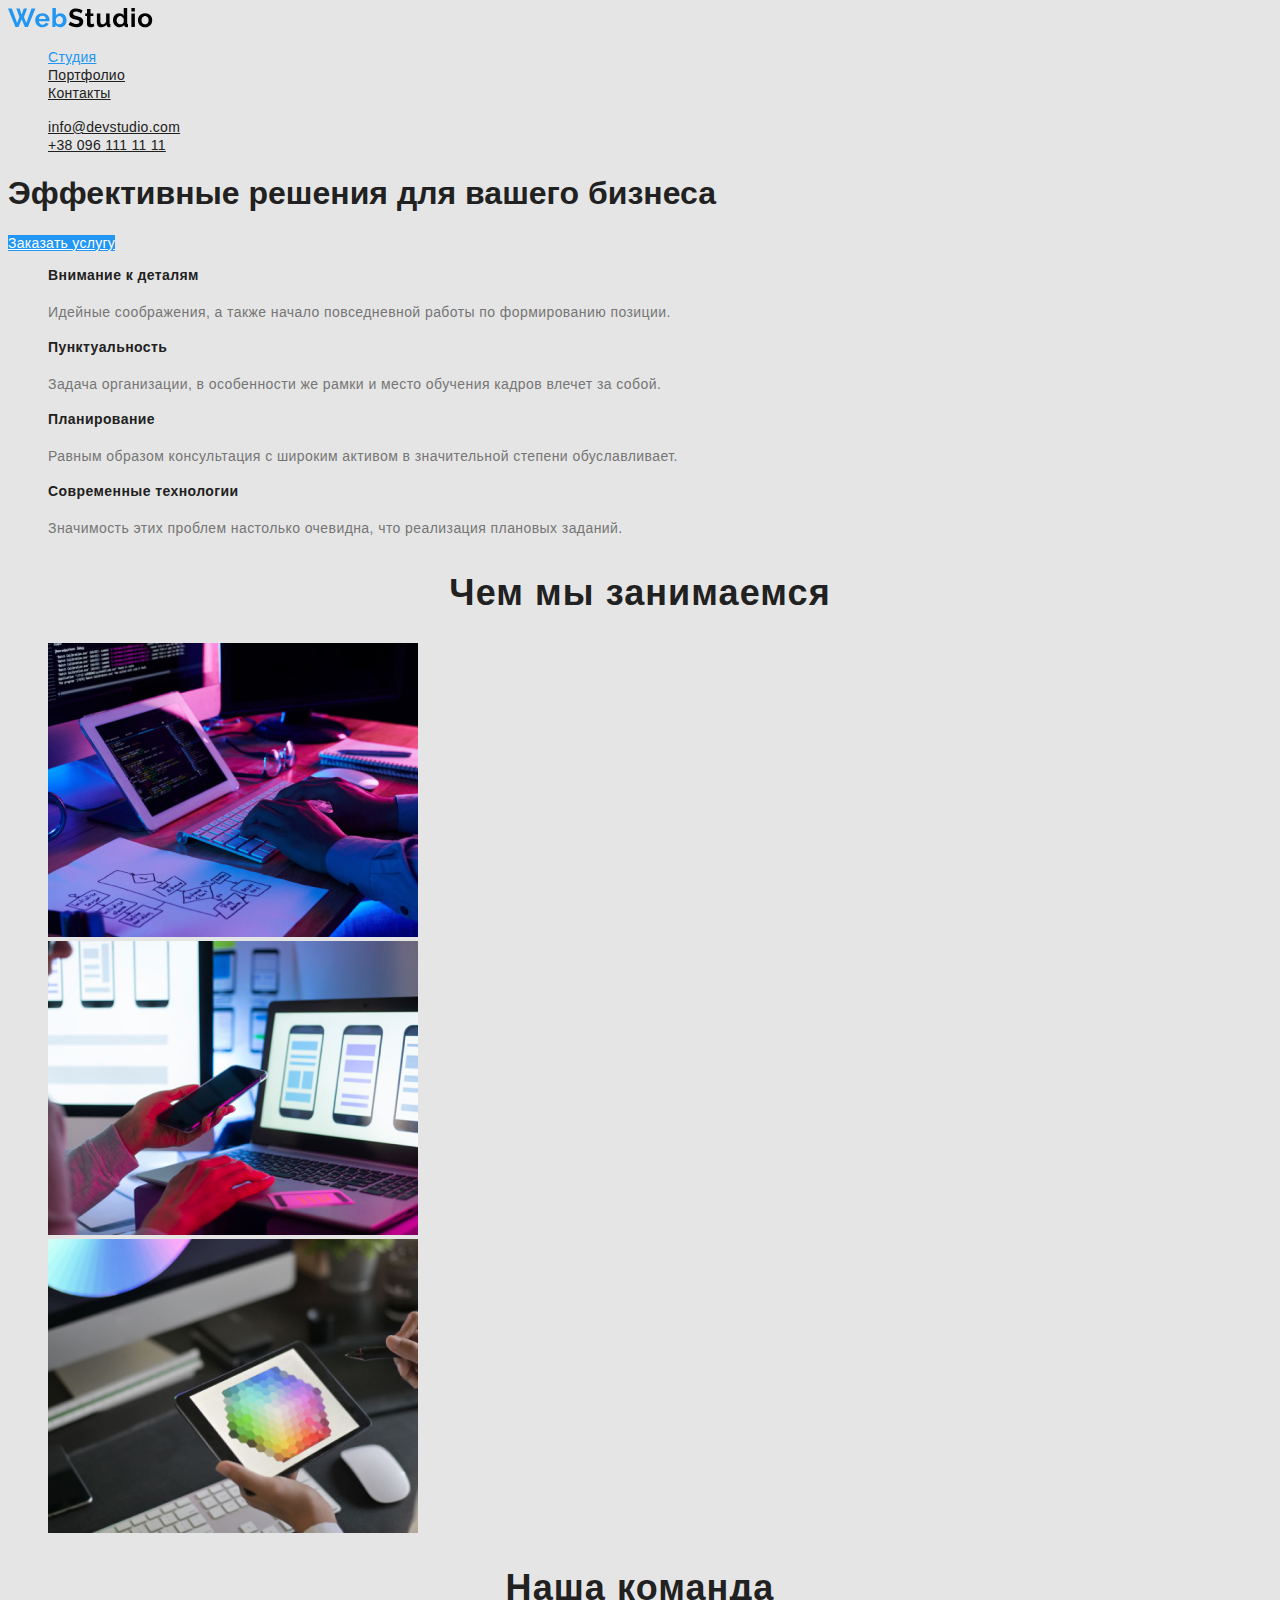
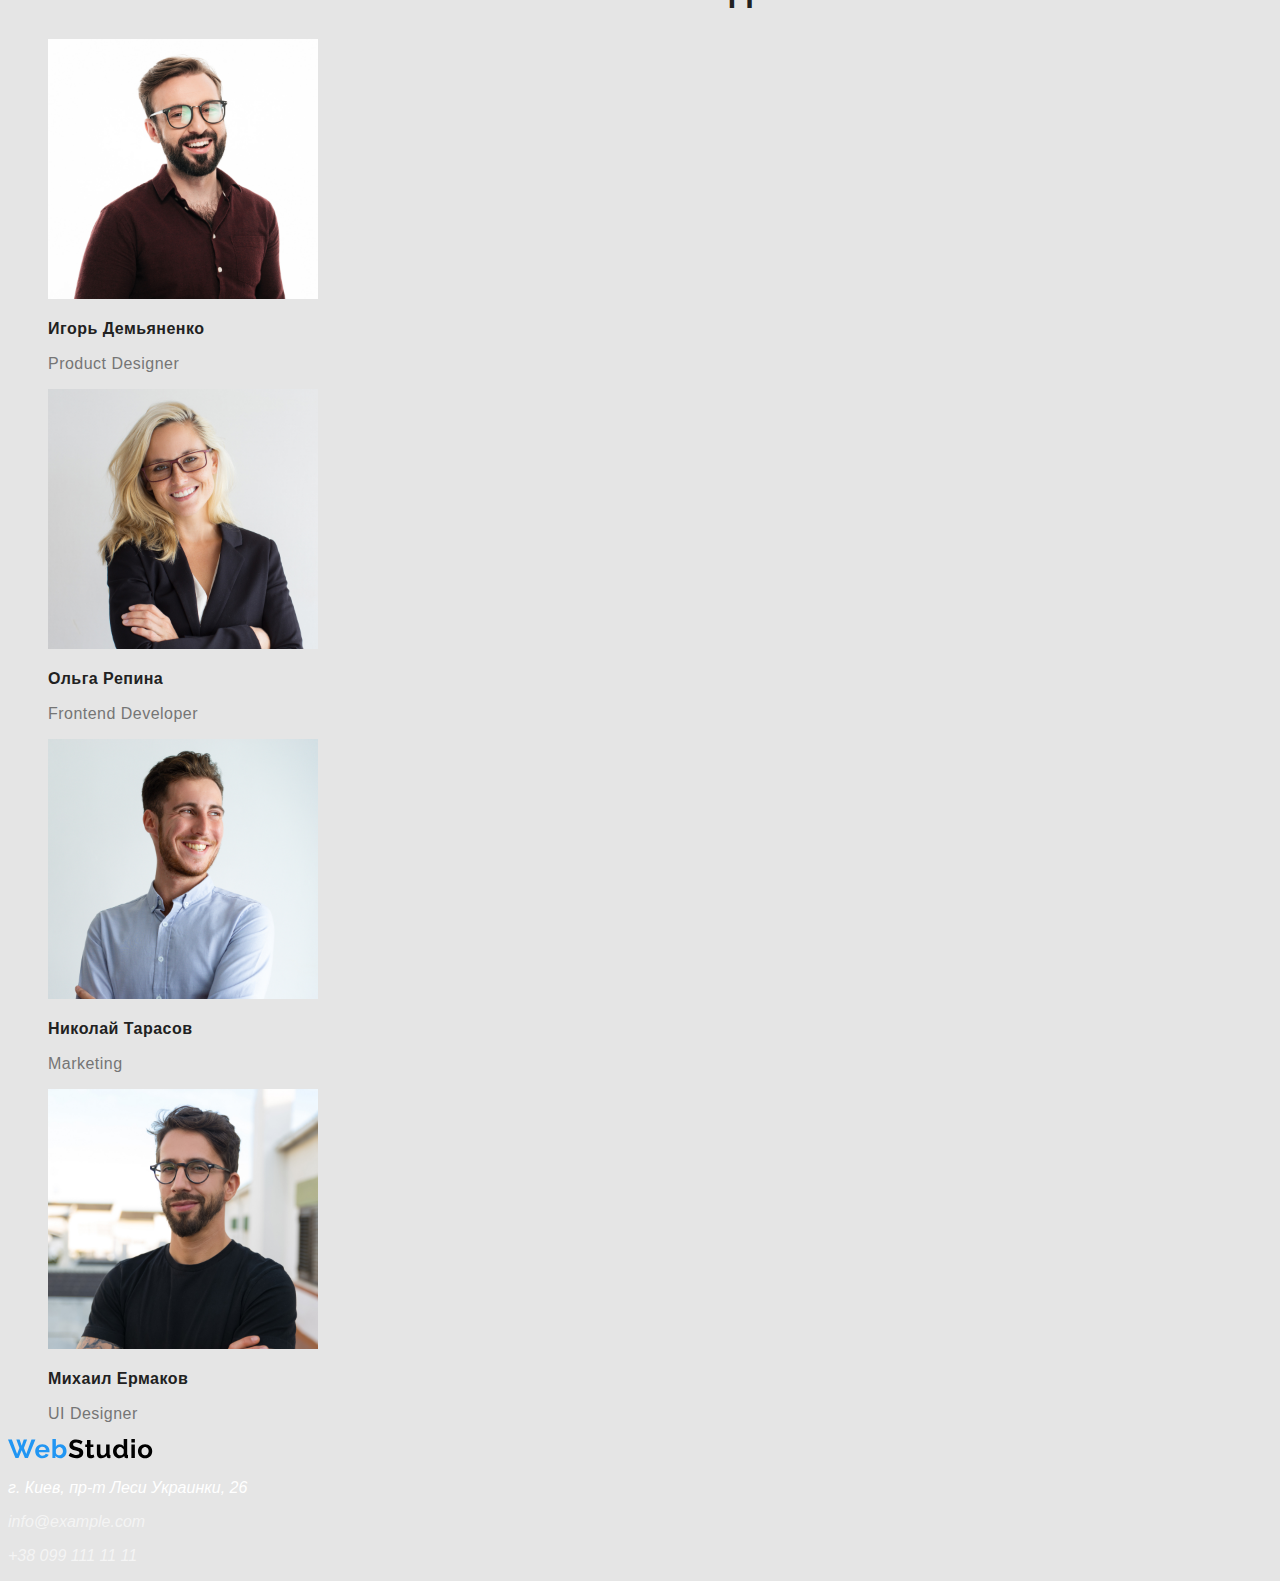
==== index.html @ 5dfa02e3 "Initial commit" ====
<!DOCTYPE html>
<html lang="ru">
    <head>
        <meta charset="utf-8" />
        <title>goit-markup-hw-02</title>

        <link rel="stylesheet" href="./css/style.css" />
    </head>
    <body>
        <!-- Header -->
        <header>
            <nav>
                <a href="./index.html"><img src="./images/logo.svg" width="145" alt="логотип" /></a>

                <ul class="site-nav list">
                    <li><a href="./index.html" class="link active">Студия</a></li>
                    <li><a href="./portfolio.html" class="link">Портфолио</a></li>
                    <li><a href="" class="link">Контакты</a></li>
                </ul>

                <ul class="site-nav contact list">
                    <li><a href="" class="link">info@devstudio.com</a></li>
                    <li><a href="" class="link">+38 096 111 11 11</a></li>
                </ul>
            </nav>
        </header>

        <!-- Main -->
        <main class="main">
            <!-- основной блок с переходом на заказ услуг -->
            <section class="hero">
                <h1 class="title">Эффективные решения для вашего бизнеса</h1>
                <a href="/" class="link">Заказать услугу</a>
            </section>

            <!-- Преимущества -->
            <section class="features">
                <ul class="list">
                    <li>
                        <h2 class="title">Внимание к деталям</h2>
                        <p class="description">
                            Идейные соображения, а также начало повседневной работы по формированию позиции.
                        </p>
                    </li>
                    <li>
                        <h2 class="title">Пунктуальность</h2>
                        <p class="description">
                            Задача организации, в особенности же рамки и место обучения кадров влечет за собой.
                        </p>
                    </li>
                    <li>
                        <h2 class="title">Планирование</h2>
                        <p class="description">
                            Равным образом консультация с широким активом в значительной степени обуславливает.
                        </p>
                    </li>
                    <li>
                        <h2 class="title">Современные технологии</h2>
                        <p class="description">
                            Значимость этих проблем настолько очевидна, что реализация плановых заданий.
                        </p>
                    </li>
                </ul>
            </section>

            <!-- Напрвления деятельности -->
            <section class="section">
                <h2 class="section-title">Чем мы занимаемся</h2>
                <ul class="list">
                    <li>
                        <img src="./images/work_1.jpg" width="370" alt="пример работы 1" />
                    </li>
                    <li>
                        <img src="./images/work_2.jpg" width="370" alt="пример работы 2" />
                    </li>
                    <li>
                        <img src="./images/work_3.jpg" width="370" alt="пример работы 3" />
                    </li>
                </ul>
            </section>

            <!-- Камманда -->
            <section class="section">
                <h2 class="section-title">Наша команда</h2>
                <ul class="list">
                    <li>
                        <img src="./images/designer.jpg" width="270" alt="Игорь Демьяненко" />
                        <p class="text primary">Игорь Демьяненко</p>
                        <p class="text secondary">Product Designer</p>
                    </li>
                    <li>
                        <img src="./images/developer.jpg" width="270" alt="Ольга Репина" />
                        <p class="text primary">Ольга Репина</p>
                        <p class="text secondary">Frontend Developer</p>
                    </li>
                    <li>
                        <img src="./images/marketing.jpg" width="270" alt="Николай Тарасов" />
                        <p class="text primary">Николай Тарасов</p>
                        <p class="text secondary">Marketing</p>
                    </li>
                    <li>
                        <img src="./images/ui_designer.jpg" width="270" alt="Михаил Ермаков" />
                        <p class="text primary">Михаил Ермаков</p>
                        <p class="text secondary">UI Designer</p>
                    </li>
                </ul>
            </section>
        </main>

        <!-- Footer -->
        <!-- Координаты и как связаться -->
        <footer class="footer">
            <a href="/"><img src="./images/logo.svg" width="145" alt="логотип" /></a>
            <address>
                <p class="address">г. Киев, пр-т Леси Украинки, 26</p>
                <p class="contact-us">info@example.com</p>
                <p class="contact-us">+38 099 111 11 11</p>
            </address>
        </footer>
    </body>
</html>
---- css/style.css ----
/* Primary color #757575 */
/* Secondary color #212121 */
/* Active color #2196f3 */
/* Primary background color #E5E5E5 */
/* Secondary background color #F5F4FA */

:root {
    --primary-text-color: #757575;
    --secondary-text-color: #212121;
    --active-color: #2196f3;
    --primary-background-color: #e5e5e5;
    --secondary-background-color: #f5f4fa;
    --color-white: #ffffff;
    --color-secondary-grey: rgba(255, 255, 255, 0.6);
    --background-button-tab: #f5f4fa;
}

/* Body */
body {
    background-color: var(--primary-background-color);
    color: var(--primary-text-color);
    font-family: Roboto, sans-serif;
}

/* List */
.list {
    list-style: none;
}

/* Navigator */
.link {
    font-style: normal;
    font-weight: 500;
    font-size: 14px;
    line-height: 1.14;
    letter-spacing: 0.02em;
}

.site-nav .link {
    color: var(--secondary-text-color);
}

.site-nav .link:hover,
.site-nav .link:focus {
    color: var(--active-color);
}

.site-nav .link.active {
    color: var(--active-color);
}

/* Hero */
.hero {
    color: var(--secondary-text-color);
}

.hero .link {
    background-color: var(--active-color);
    color: var(--color-white);
}

/* Section */
.section .section-title {
    color: var(--secondary-text-color);

    font-weight: 700;
    font-size: 36px;
    line-height: 1.16;
    text-align: center;
    letter-spacing: 0.03em;
}

.section .text {
    color: var(--primary-text-color);

    font-weight: 400;
    font-size: 16px;
    line-height: 1.19;
    letter-spacing: 0.03em;
}

.section .text.primary {
    color: var(--secondary-text-color);

    font-weight: 700;
}

/* Features */
.features .title {
    color: var(--secondary-text-color);

    font-weight: 700;
    font-size: 14px;
    line-height: 1.14;
    letter-spacing: 0.03em;
}

.features .description {
    color: var(--primary-text-color);

    font-weight: 400;
    font-size: 14px;
    line-height: 2;
    letter-spacing: 0.03em;
}

/* Filters */
.filters .but {
    background-color: var(--background-button-tab);
    color: var(--secondary-text-color);

    font-weight: 500;
    font-size: 16px;
    line-height: 1.63;
    letter-spacing: 0.03em;
}

.filters .but.active,
.filters .but:hover,
.filters .but:focus {
    background-color: var(--active-color);
    color: var(--color-white);
}

/* Portfolio */
.portfolio-title {
    color: var(--secondary-text-color);

    font-weight: 700;
    font-size: 16px;
    line-height: 1.63;
    letter-spacing: 0.03em;
}

.portfolio-description {
    font-weight: 400;
    font-size: 16px;
    line-height: 1.87;
    letter-spacing: 0.03em;
}

/* Footer */
.footer .address {
    color: var(--color-white);
}

.footer .contact-us {
    color: var(--color-secondary-grey);
}
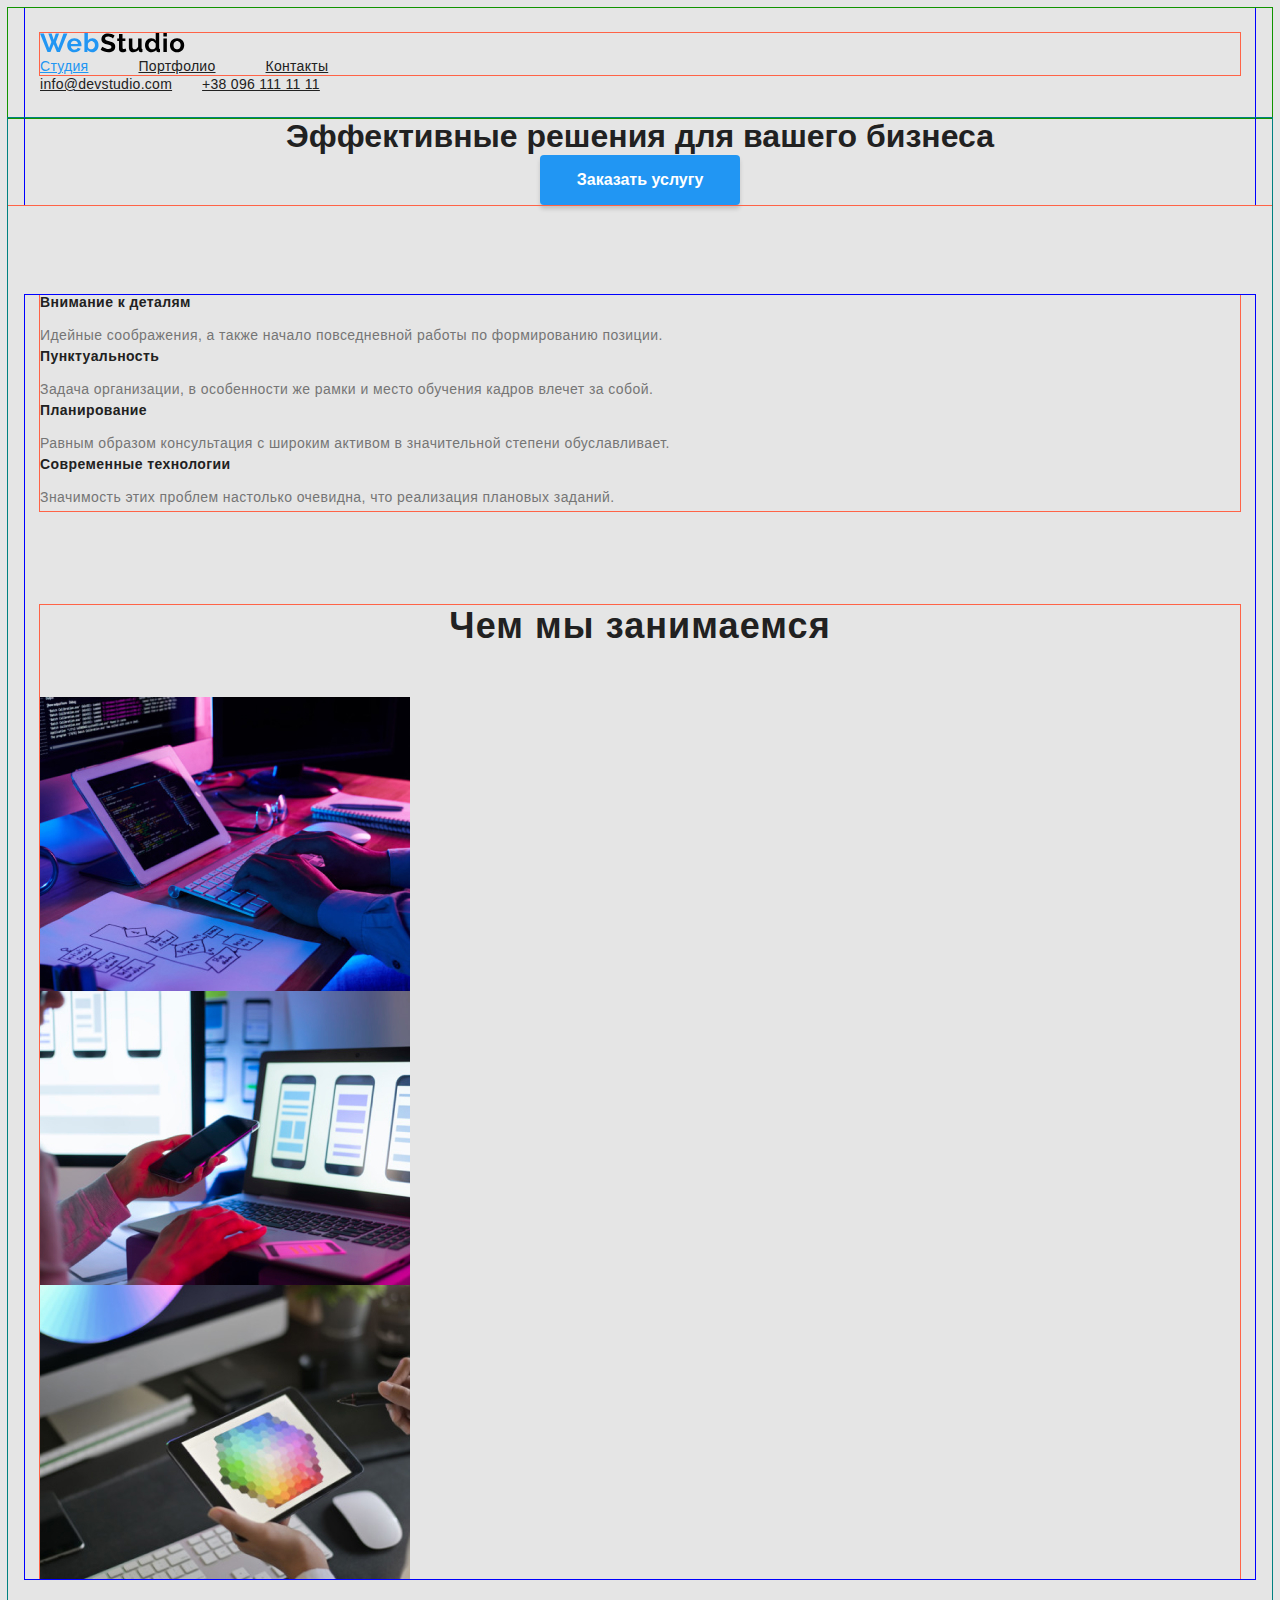
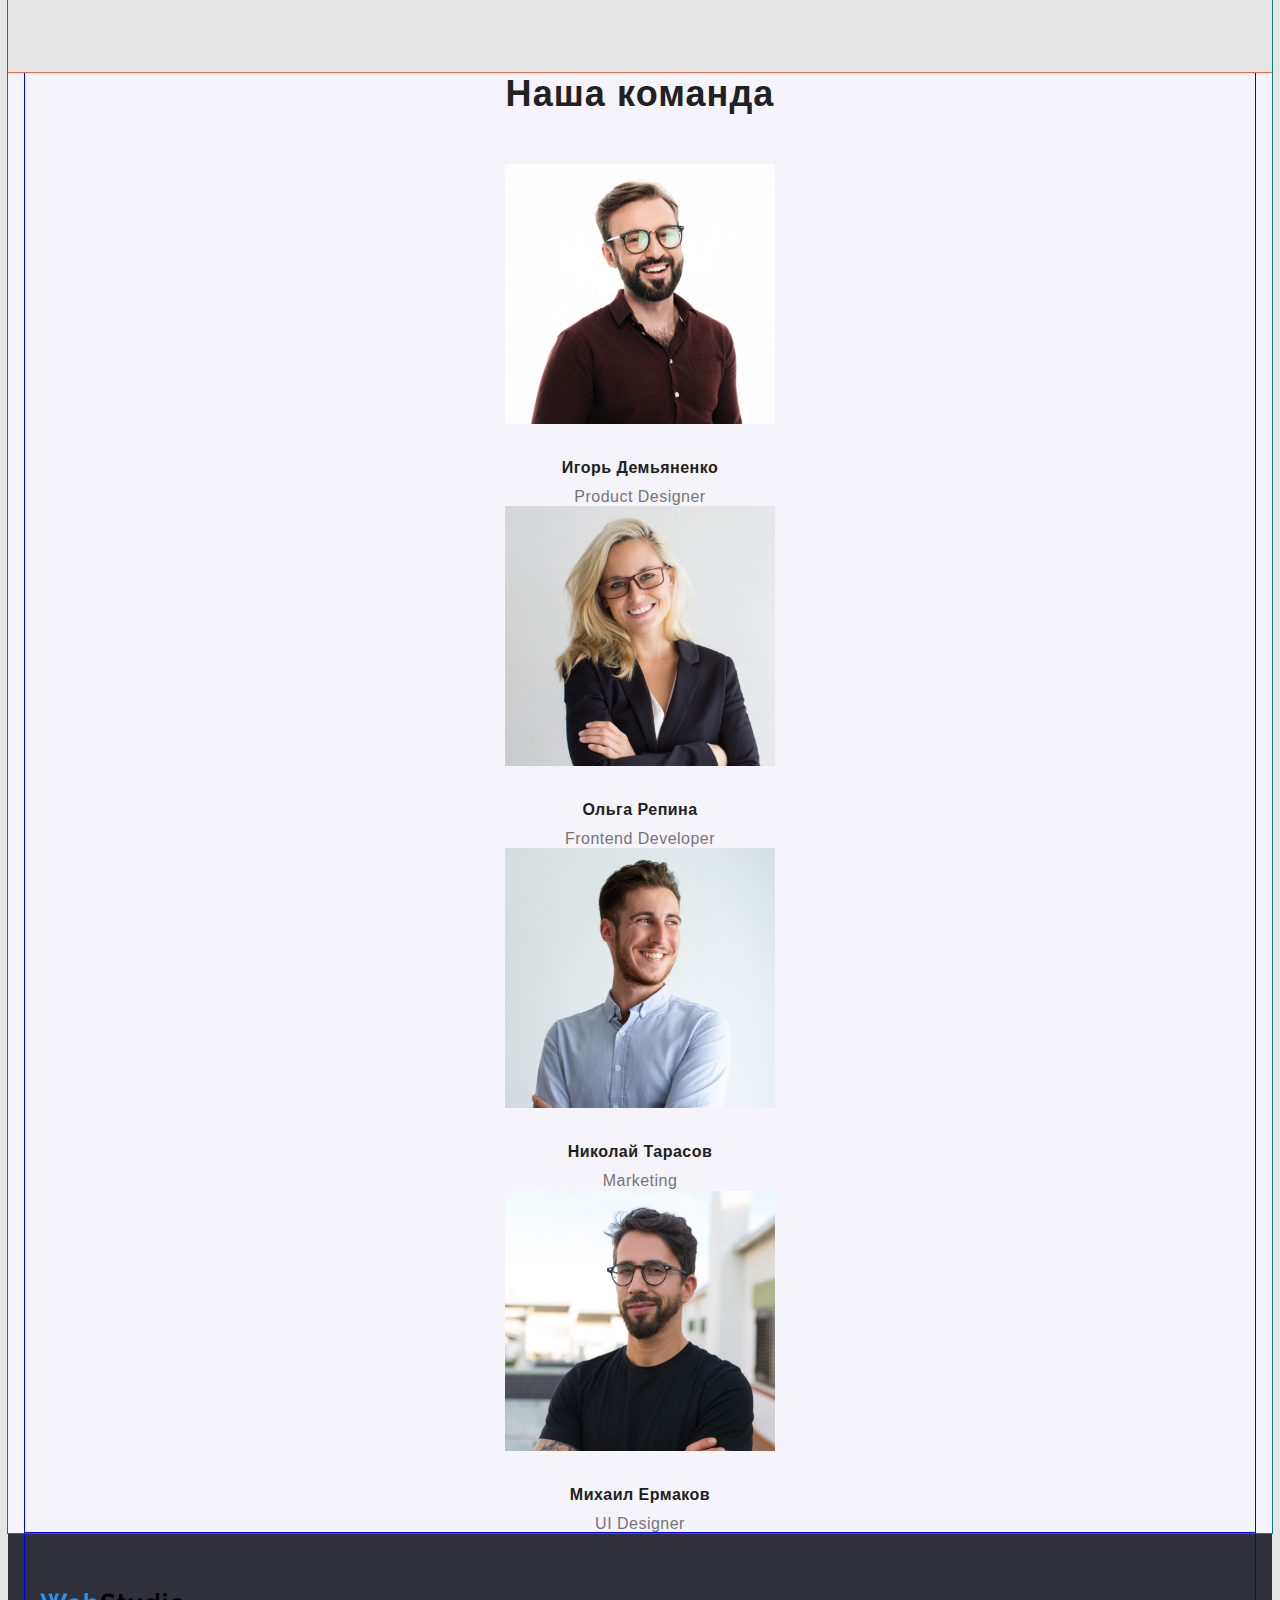
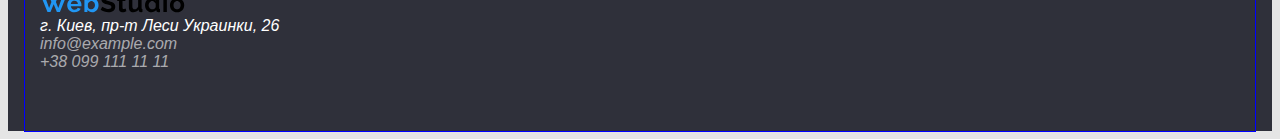
==== commit 7fd587ab: "added geometry for index page" ====
--- a/index.html
+++ b/index.html
@@ -2,120 +2,136 @@
 <html lang="ru">
     <head>
         <meta charset="utf-8" />
-        <title>goit-markup-hw-02</title>
+        <title>goit-markup-hw-03</title>
 
         <link rel="stylesheet" href="./css/style.css" />
     </head>
+
     <body>
         <!-- Header -->
-        <header>
-            <nav>
-                <a href="./index.html"><img src="./images/logo.svg" width="145" alt="логотип" /></a>
 
-                <ul class="site-nav list">
-                    <li><a href="./index.html" class="link active">Студия</a></li>
-                    <li><a href="./portfolio.html" class="link">Портфолио</a></li>
-                    <li><a href="" class="link">Контакты</a></li>
-                </ul>
+        <header class="header">
+            <div class="container">
+                <nav>
+                    <a href="./index.html">
+                        <img src="./images/logo.svg" width="145" alt="логотип" />
+                    </a>
+
+                    <ul class="site-nav list">
+                        <li class="item"><a href="./index.html" class="link active">Студия</a></li>
+                        <li class="item"><a href="./portfolio.html" class="link">Портфолио</a></li>
+                        <li class="item"><a href="" class="link">Контакты</a></li>
+                    </ul>
+                </nav>
 
                 <ul class="site-nav contact list">
-                    <li><a href="" class="link">info@devstudio.com</a></li>
-                    <li><a href="" class="link">+38 096 111 11 11</a></li>
+                    <li class="item"><a href="" class="link">info@devstudio.com</a></li>
+                    <li class="item"><a href="" class="link">+38 096 111 11 11</a></li>
                 </ul>
-            </nav>
+            </div>
         </header>
 
         <!-- Main -->
         <main class="main">
             <!-- основной блок с переходом на заказ услуг -->
             <section class="hero">
-                <h1 class="title">Эффективные решения для вашего бизнеса</h1>
-                <a href="/" class="link">Заказать услугу</a>
+                <div class="container">
+                    <h1 class="title">Эффективные решения для вашего бизнеса</h1>
+                    <a href="./index.html" class="button">Заказать услугу</a>
+                </div>
             </section>
 
-            <!-- Преимущества -->
-            <section class="features">
-                <ul class="list">
-                    <li>
-                        <h2 class="title">Внимание к деталям</h2>
-                        <p class="description">
-                            Идейные соображения, а также начало повседневной работы по формированию позиции.
-                        </p>
-                    </li>
-                    <li>
-                        <h2 class="title">Пунктуальность</h2>
-                        <p class="description">
-                            Задача организации, в особенности же рамки и место обучения кадров влечет за собой.
-                        </p>
-                    </li>
-                    <li>
-                        <h2 class="title">Планирование</h2>
-                        <p class="description">
-                            Равным образом консультация с широким активом в значительной степени обуславливает.
-                        </p>
-                    </li>
-                    <li>
-                        <h2 class="title">Современные технологии</h2>
-                        <p class="description">
-                            Значимость этих проблем настолько очевидна, что реализация плановых заданий.
-                        </p>
-                    </li>
-                </ul>
-            </section>
+            <div class="container">
+                <!-- Преимущества -->
+                <section class="features">
+                    <ul class="list">
+                        <li>
+                            <h2 class="title">Внимание к деталям</h2>
+                            <p class="description">
+                                Идейные соображения, а также начало повседневной работы по формированию позиции.
+                            </p>
+                        </li>
+                        <li>
+                            <h2 class="title">Пунктуальность</h2>
+                            <p class="description">
+                                Задача организации, в особенности же рамки и место обучения кадров влечет за собой.
+                            </p>
+                        </li>
+                        <li>
+                            <h2 class="title">Планирование</h2>
+                            <p class="description">
+                                Равным образом консультация с широким активом в значительной степени обуславливает.
+                            </p>
+                        </li>
+                        <li>
+                            <h2 class="title">Современные технологии</h2>
+                            <p class="description">
+                                Значимость этих проблем настолько очевидна, что реализация плановых заданий.
+                            </p>
+                        </li>
+                    </ul>
+                </section>
 
-            <!-- Напрвления деятельности -->
-            <section class="section">
-                <h2 class="section-title">Чем мы занимаемся</h2>
-                <ul class="list">
-                    <li>
-                        <img src="./images/work_1.jpg" width="370" alt="пример работы 1" />
-                    </li>
-                    <li>
-                        <img src="./images/work_2.jpg" width="370" alt="пример работы 2" />
-                    </li>
-                    <li>
-                        <img src="./images/work_3.jpg" width="370" alt="пример работы 3" />
-                    </li>
-                </ul>
-            </section>
+                <!-- Напрвления деятельности -->
+                <section class="section we-doing">
+                    <h2 class="section-title">Чем мы занимаемся</h2>
+                    <ul class="list">
+                        <li>
+                            <img class="image" src="./images/work_1.jpg" width="370" alt="пример работы 1" />
+                        </li>
+                        <li>
+                            <img class="image" src="./images/work_2.jpg" width="370" alt="пример работы 2" />
+                        </li>
+                        <li>
+                            <img class="image" src="./images/work_3.jpg" width="370" alt="пример работы 3" />
+                        </li>
+                    </ul>
+                </section>
+            </div>
 
             <!-- Камманда -->
-            <section class="section">
-                <h2 class="section-title">Наша команда</h2>
-                <ul class="list">
-                    <li>
-                        <img src="./images/designer.jpg" width="270" alt="Игорь Демьяненко" />
-                        <p class="text primary">Игорь Демьяненко</p>
-                        <p class="text secondary">Product Designer</p>
-                    </li>
-                    <li>
-                        <img src="./images/developer.jpg" width="270" alt="Ольга Репина" />
-                        <p class="text primary">Ольга Репина</p>
-                        <p class="text secondary">Frontend Developer</p>
-                    </li>
-                    <li>
-                        <img src="./images/marketing.jpg" width="270" alt="Николай Тарасов" />
-                        <p class="text primary">Николай Тарасов</p>
-                        <p class="text secondary">Marketing</p>
-                    </li>
-                    <li>
-                        <img src="./images/ui_designer.jpg" width="270" alt="Михаил Ермаков" />
-                        <p class="text primary">Михаил Ермаков</p>
-                        <p class="text secondary">UI Designer</p>
-                    </li>
-                </ul>
+            <section class="section command">
+                <div class="container">
+                    <h2 class="section-title">Наша команда</h2>
+                    <ul class="list">
+                        <li>
+                            <img class="image" src="./images/designer.jpg" width="270" alt="Игорь Демьяненко" />
+                            <p class="text primary">Игорь Демьяненко</p>
+                            <p class="text secondary">Product Designer</p>
+                        </li>
+                        <li>
+                            <img class="image" src="./images/developer.jpg" width="270" alt="Ольга Репина" />
+                            <p class="text primary">Ольга Репина</p>
+                            <p class="text secondary">Frontend Developer</p>
+                        </li>
+                        <li>
+                            <img class="image" src="./images/marketing.jpg" width="270" alt="Николай Тарасов" />
+                            <p class="text primary">Николай Тарасов</p>
+                            <p class="text secondary">Marketing</p>
+                        </li>
+                        <li>
+                            <img class="image" src="./images/ui_designer.jpg" width="270" alt="Михаил Ермаков" />
+                            <p class="text primary">Михаил Ермаков</p>
+                            <p class="text secondary">UI Designer</p>
+                        </li>
+                    </ul>
+                </div>
             </section>
         </main>
 
         <!-- Footer -->
         <!-- Координаты и как связаться -->
         <footer class="footer">
-            <a href="/"><img src="./images/logo.svg" width="145" alt="логотип" /></a>
-            <address>
-                <p class="address">г. Киев, пр-т Леси Украинки, 26</p>
-                <p class="contact-us">info@example.com</p>
-                <p class="contact-us">+38 099 111 11 11</p>
-            </address>
+            <div class="container">
+                <a href="/">
+                    <img src="./images/logo.svg" width="145" alt="логотип" />
+                </a>
+                <address class="footer-address">
+                    <p class="address">г. Киев, пр-т Леси Украинки, 26</p>
+                    <p class="contact-us">info@example.com</p>
+                    <p class="contact-us">+38 099 111 11 11</p>
+                </address>
+            </div>
         </footer>
     </body>
 </html>
--- a/css/style.css
+++ b/css/style.css
@@ -1,3 +1,15 @@
+html {
+    box-sizing: border-box;
+}
+
+*,
+*::before,
+*::after {
+    box-sizing: inherit;
+}
+
+/* ROOT Variables */
+
 /* Primary color #757575 */
 /* Secondary color #212121 */
 /* Active color #2196f3 */
@@ -12,7 +24,8 @@
     --secondary-background-color: #f5f4fa;
     --color-white: #ffffff;
     --color-secondary-grey: rgba(255, 255, 255, 0.6);
-    --background-button-tab: #f5f4fa;
+    --color-button: rgba(0, 0, 0, 0.15);
+    --background-footer: #2f303a;
 }
 
 /* Body */
@@ -22,12 +35,102 @@
     font-family: Roboto, sans-serif;
 }
 
+h1,
+h2,
+h3,
+h4,
+h5,
+h6 {
+    margin-bottom: 0;
+    margin-top: 0;
+}
+
 /* List */
 .list {
     list-style: none;
+
+    margin-top: 0;
+    margin-bottom: 0;
+    padding-left: 0;
+    padding-right: 0;
+}
+
+/* Images blocks */
+.image {
+    display: block;
+}
+
+/* Container */
+.container {
+    /* display: flex; */
+    /* justify-content: space-between; */
+    /* align-items: center; */
+
+    margin-left: auto;
+    margin-right: auto;
+    /* margin-bottom: 25px; */
+    /* margin-top: 25px; */
+    padding-top: 0;
+    padding-bottom: 0;
+    padding-left: 15px;
+    padding-right: 15px;
+
+    width: 1230px;
+
+    outline: 1px solid blue;
+}
+
+/* Button */
+.button {
+    display: inline-block;
+
+    min-width: 200px;
+    height: 50px;
+    padding: 10px 32px;
+
+    background-color: var(--active-color);
+    box-shadow: 0px 4px 4px var(--color-button);
+    border-radius: 4px;
+
+    font-weight: 700;
+    font-size: 16px;
+    line-height: 1.88;
+    text-align: center;
+    text-decoration: none;
+
+    color: var(--color-white);
+}
+
+/* LIST */
+.list p {
+    margin-top: 0;
+    margin-bottom: 0;
+}
+
+/* Header */
+.header {
+    outline: 1px solid rgb(17, 148, 0);
+}
+
+.header > .container {
+    padding-top: 25px;
+    padding-bottom: 25px;
 }
 
 /* Navigator */
+.container > nav {
+    outline: 1px solid tomato;
+}
+
+.site-nav {
+    display: flex;
+    /* align-items: center; */
+
+    margin-left: 0;
+    margin-right: 0;
+    padding-left: 0;
+}
+
 .link {
     font-style: normal;
     font-weight: 500;
@@ -36,6 +139,14 @@
     letter-spacing: 0.02em;
 }
 
+.site-nav > .item:not(:last-child) {
+    margin-right: 50px;
+}
+
+.site-nav.contact > .item {
+    margin-right: 30px;
+}
+
 .site-nav .link {
     color: var(--secondary-text-color);
 }
@@ -49,17 +160,42 @@
     color: var(--active-color);
 }
 
+/* MAIN */
+.main {
+    outline: 1px solid teal;
+}
+
+/* .main > .container {
+    padding-top: 25px;
+    padding-bottom: 25px;
+} */
+
 /* Hero */
 .hero {
-    color: var(--secondary-text-color);
+    text-align: center;
+    color: var(--secondary-text-color);
+
+    margin-bottom: 90px;
+
+    outline: 1px solid tomato;
+}
+
+.hero > .title {
+    margin-bottom: 30px;
 }
 
 .hero .link {
     background-color: var(--active-color);
     color: var(--color-white);
+
+    /* margin-top: 30px; */
 }
 
 /* Section */
+.section {
+    outline: 1px solid tomato;
+}
+
 .section .section-title {
     color: var(--secondary-text-color);
 
@@ -85,7 +221,17 @@
     font-weight: 700;
 }
 
+.section-title {
+    margin-bottom: 50px;
+}
+
 /* Features */
+.features {
+    margin-bottom: 94px;
+
+    outline: 1px solid tomato;
+}
+
 .features .title {
     color: var(--secondary-text-color);
 
@@ -93,6 +239,8 @@
     font-size: 14px;
     line-height: 1.14;
     letter-spacing: 0.03em;
+
+    margin-bottom: 10px;
 }
 
 .features .description {
@@ -104,9 +252,14 @@
     letter-spacing: 0.03em;
 }
 
+/* What are we doing */
+.section.we-doing {
+    margin-bottom: 94px;
+}
+
 /* Filters */
 .filters .but {
-    background-color: var(--background-button-tab);
+    background-color: var(--secondary-background-color);
     color: var(--secondary-text-color);
 
     font-weight: 500;
@@ -139,7 +292,36 @@
     letter-spacing: 0.03em;
 }
 
+/* Commands */
+.command {
+    text-align: center;
+    background-color: var(--secondary-background-color);
+}
+
+.command .image {
+    display: inline-block;
+    margin-bottom: 30px;
+}
+
+.command .text.primary {
+    margin-bottom: 10px;
+}
+
 /* Footer */
+.footer {
+    background-color: var(--background-footer);
+}
+
+.footer > .container {
+    padding-top: 60px;
+    padding-bottom: 60px;
+}
+
+.footer-address p {
+    margin-top: 0;
+    margin-bottom: 0;
+}
+
 .footer .address {
     color: var(--color-white);
 }
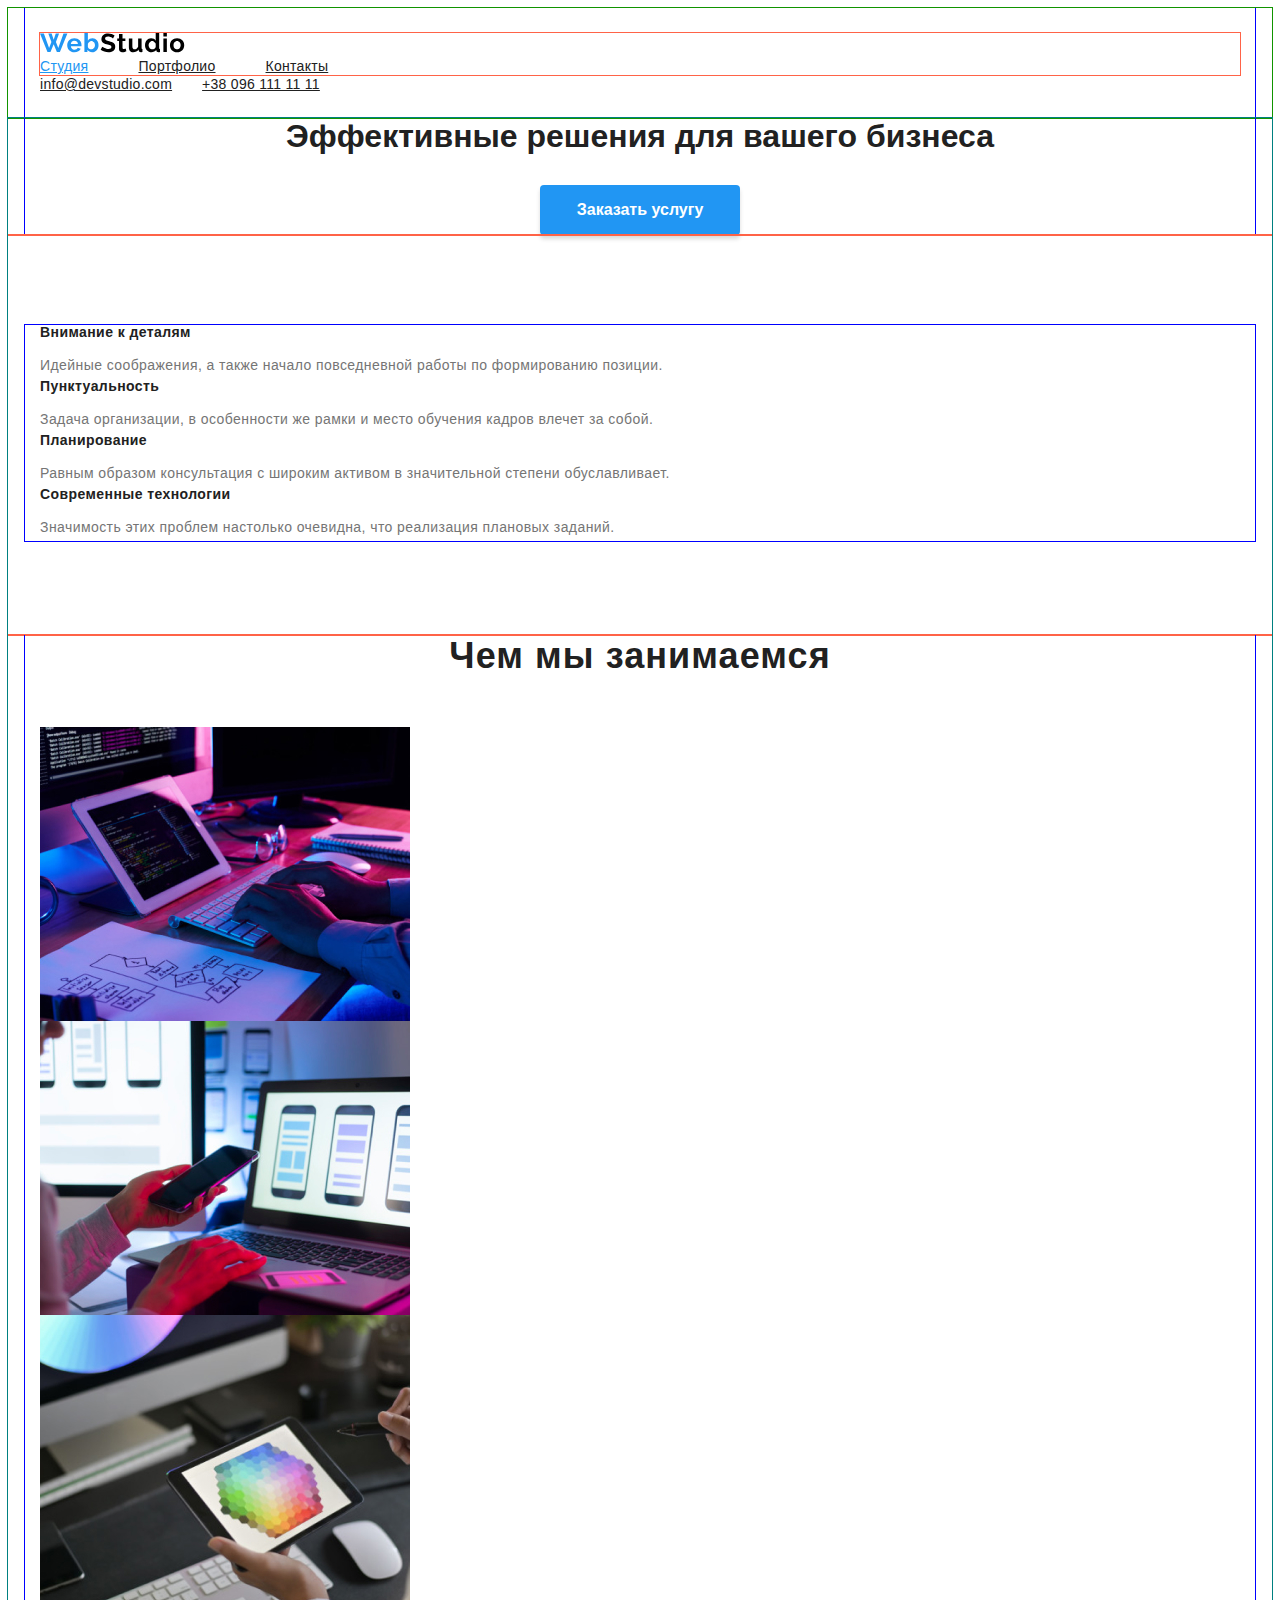
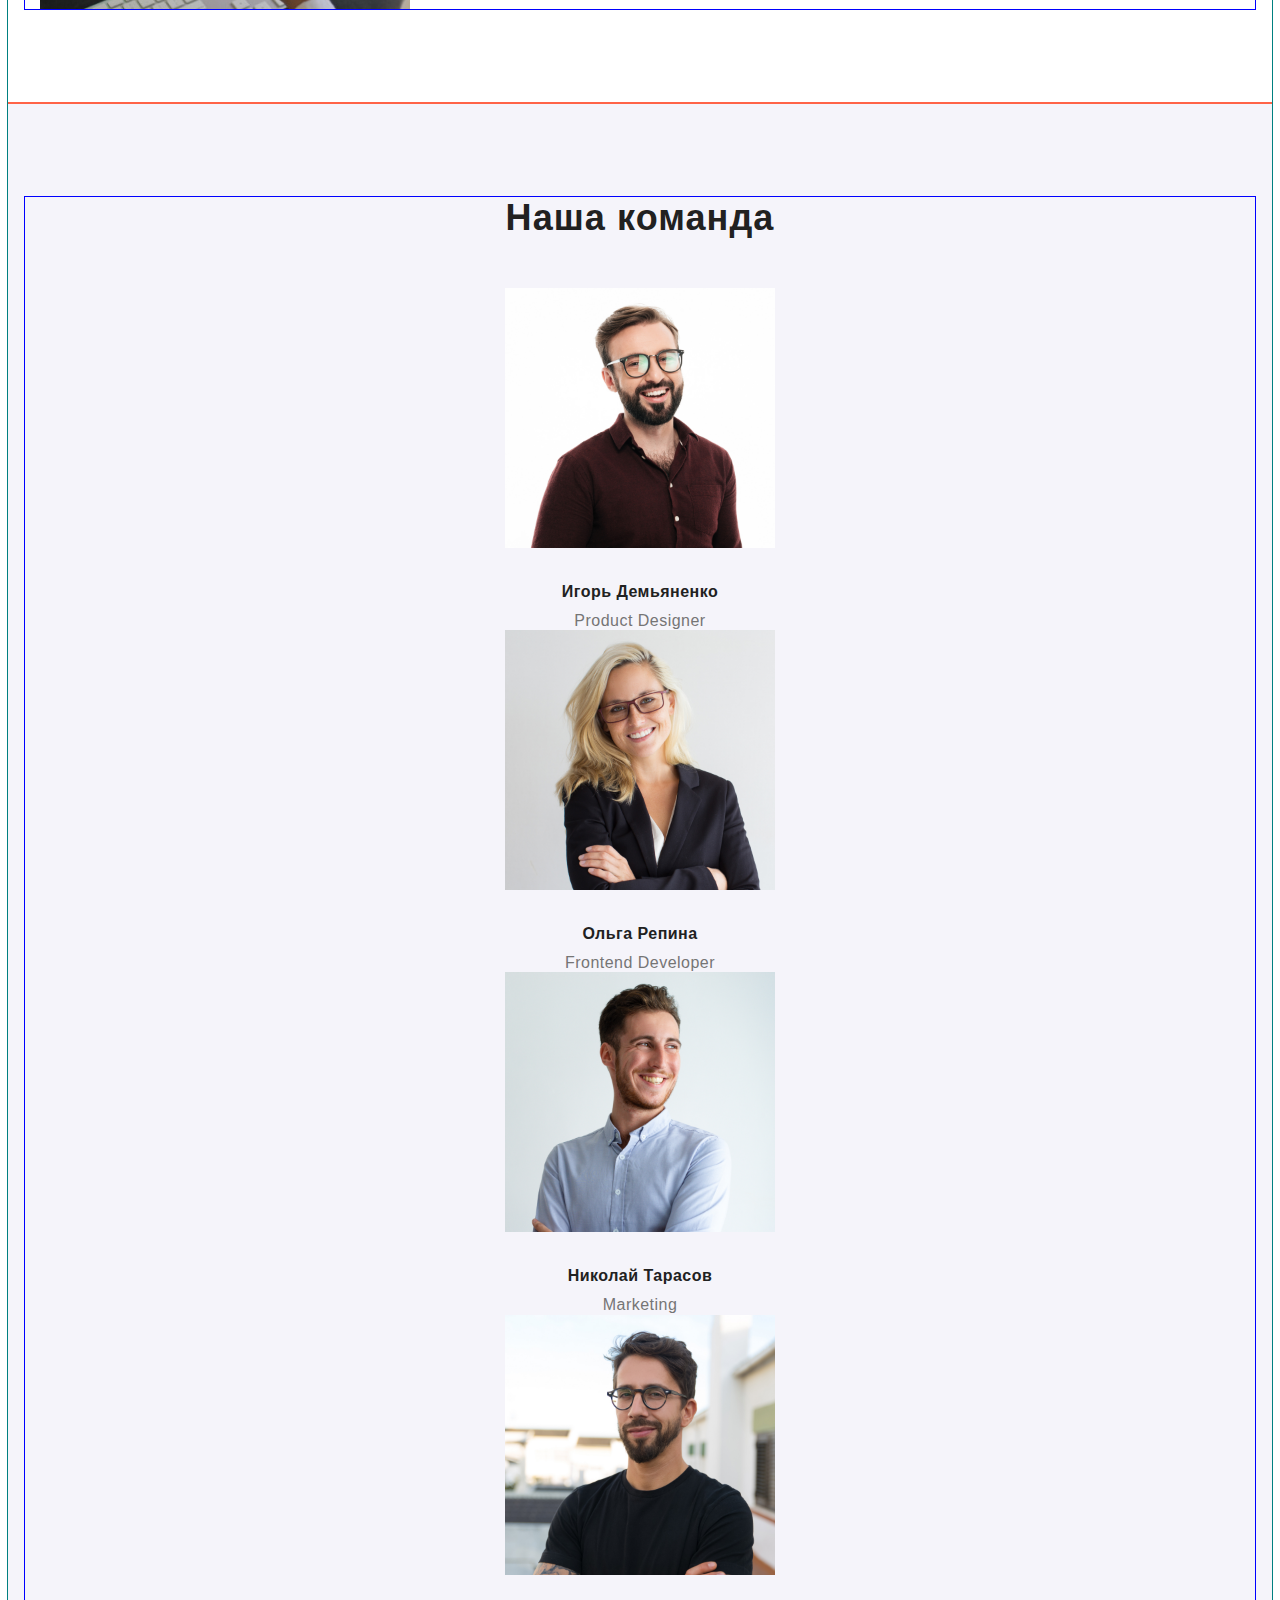
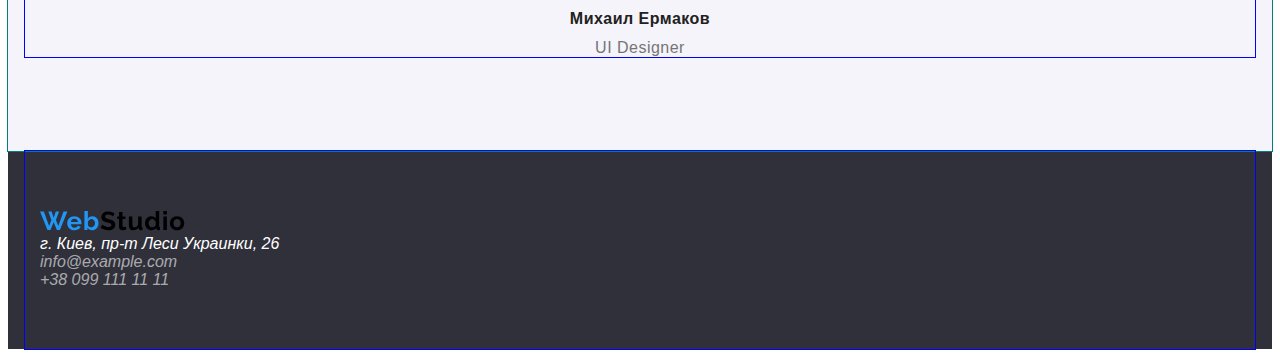
==== commit e28b76de: "added geometry for portfolio page" ====
--- a/index.html
+++ b/index.html
@@ -9,7 +9,6 @@
 
     <body>
         <!-- Header -->
-
         <header class="header">
             <div class="container">
                 <nav>
@@ -37,13 +36,13 @@
             <section class="hero">
                 <div class="container">
                     <h1 class="title">Эффективные решения для вашего бизнеса</h1>
-                    <a href="./index.html" class="button">Заказать услугу</a>
+                    <a href="./index.html" class="button active">Заказать услугу</a>
                 </div>
             </section>
 
-            <div class="container">
-                <!-- Преимущества -->
-                <section class="features">
+            <!-- Преимущества -->
+            <section class="features">
+                <div class="container">
                     <ul class="list">
                         <li>
                             <h2 class="title">Внимание к деталям</h2>
@@ -70,10 +69,12 @@
                             </p>
                         </li>
                     </ul>
-                </section>
+                </div>
+            </section>
 
-                <!-- Напрвления деятельности -->
-                <section class="section we-doing">
+            <!-- Напрвления деятельности -->
+            <section class="section we-doing">
+                <div class="container">
                     <h2 class="section-title">Чем мы занимаемся</h2>
                     <ul class="list">
                         <li>
@@ -86,8 +87,8 @@
                             <img class="image" src="./images/work_3.jpg" width="370" alt="пример работы 3" />
                         </li>
                     </ul>
-                </section>
-            </div>
+                </div>
+            </section>
 
             <!-- Камманда -->
             <section class="section command">
--- a/css/style.css
+++ b/css/style.css
@@ -20,7 +20,7 @@
     --primary-text-color: #757575;
     --secondary-text-color: #212121;
     --active-color: #2196f3;
-    --primary-background-color: #e5e5e5;
+    --primary-background-color: ##ffffff;
     --secondary-background-color: #f5f4fa;
     --color-white: #ffffff;
     --color-secondary-grey: rgba(255, 255, 255, 0.6);
@@ -84,21 +84,26 @@
 .button {
     display: inline-block;
 
+    font-weight: 500;
+    font-size: 16px;
+    line-height: 1.88;
+    text-align: center;
+    text-decoration: none;
+
+    border-radius: 4px;
+    border-color: transparent;
+}
+
+.hero .button.active {
     min-width: 200px;
     height: 50px;
     padding: 10px 32px;
 
     background-color: var(--active-color);
     box-shadow: 0px 4px 4px var(--color-button);
-    border-radius: 4px;
-
-    font-weight: 700;
-    font-size: 16px;
-    line-height: 1.88;
-    text-align: center;
-    text-decoration: none;
-
     color: var(--color-white);
+
+    font-weight: 700;
 }
 
 /* LIST */
@@ -165,6 +170,11 @@
     outline: 1px solid teal;
 }
 
+.main.page-secondary {
+    padding-top: 90px;
+    padding-bottom: 90px;
+}
+
 /* .main > .container {
     padding-top: 25px;
     padding-bottom: 25px;
@@ -175,20 +185,18 @@
     text-align: center;
     color: var(--secondary-text-color);
 
-    margin-bottom: 90px;
+    /* margin-bottom: 90px; */
 
     outline: 1px solid tomato;
 }
 
-.hero > .title {
+.hero .title {
     margin-bottom: 30px;
 }
 
 .hero .link {
     background-color: var(--active-color);
     color: var(--color-white);
-
-    /* margin-top: 30px; */
 }
 
 /* Section */
@@ -227,7 +235,8 @@
 
 /* Features */
 .features {
-    margin-bottom: 94px;
+    padding-top: 90px;
+    padding-bottom: 94px;
 
     outline: 1px solid tomato;
 }
@@ -254,11 +263,19 @@
 
 /* What are we doing */
 .section.we-doing {
-    margin-bottom: 94px;
+    padding-bottom: 94px;
 }
 
 /* Filters */
-.filters .but {
+.filters {
+    margin-bottom: 34px;
+
+    text-align: center;
+}
+
+.button.filter {
+    min-width: 73px;
+
     background-color: var(--secondary-background-color);
     color: var(--secondary-text-color);
 
@@ -266,12 +283,20 @@
     font-size: 16px;
     line-height: 1.63;
     letter-spacing: 0.03em;
-}
-
-.filters .but.active,
-.filters .but:hover,
-.filters .but:focus {
+
+    padding: 6px 22px;
+}
+
+.button.filter:not(:last-child) {
+    margin-right: 8px;
+}
+
+.button.filter.active,
+.button.filter:hover,
+.button.filter:focus {
     background-color: var(--active-color);
+    box-shadow: 0px 4px 4px var(--color-button);
+    border-radius: 4px;
     color: var(--color-white);
 }
 
@@ -280,20 +305,39 @@
     color: var(--secondary-text-color);
 
     font-weight: 700;
-    font-size: 16px;
-    line-height: 1.63;
-    letter-spacing: 0.03em;
+    font-size: 18px;
+    line-height: 2;
+    letter-spacing: 0.03em;
+
+    margin-bottom: 4px;
+    margin-left: 24px;
+    margin-right: 24px;
 }
 
 .portfolio-description {
+    display: inline-block;
     font-weight: 400;
     font-size: 16px;
     line-height: 1.87;
     letter-spacing: 0.03em;
+
+    margin-left: 24px;
+    margin-right: 24px;
+}
+
+.portfolio img {
+    margin-bottom: 20px;
+}
+
+.portfolio.list > .item {
+    padding-bottom: 20px;
 }
 
 /* Commands */
 .command {
+    padding-top: 94px;
+    padding-bottom: 94px;
+
     text-align: center;
     background-color: var(--secondary-background-color);
 }
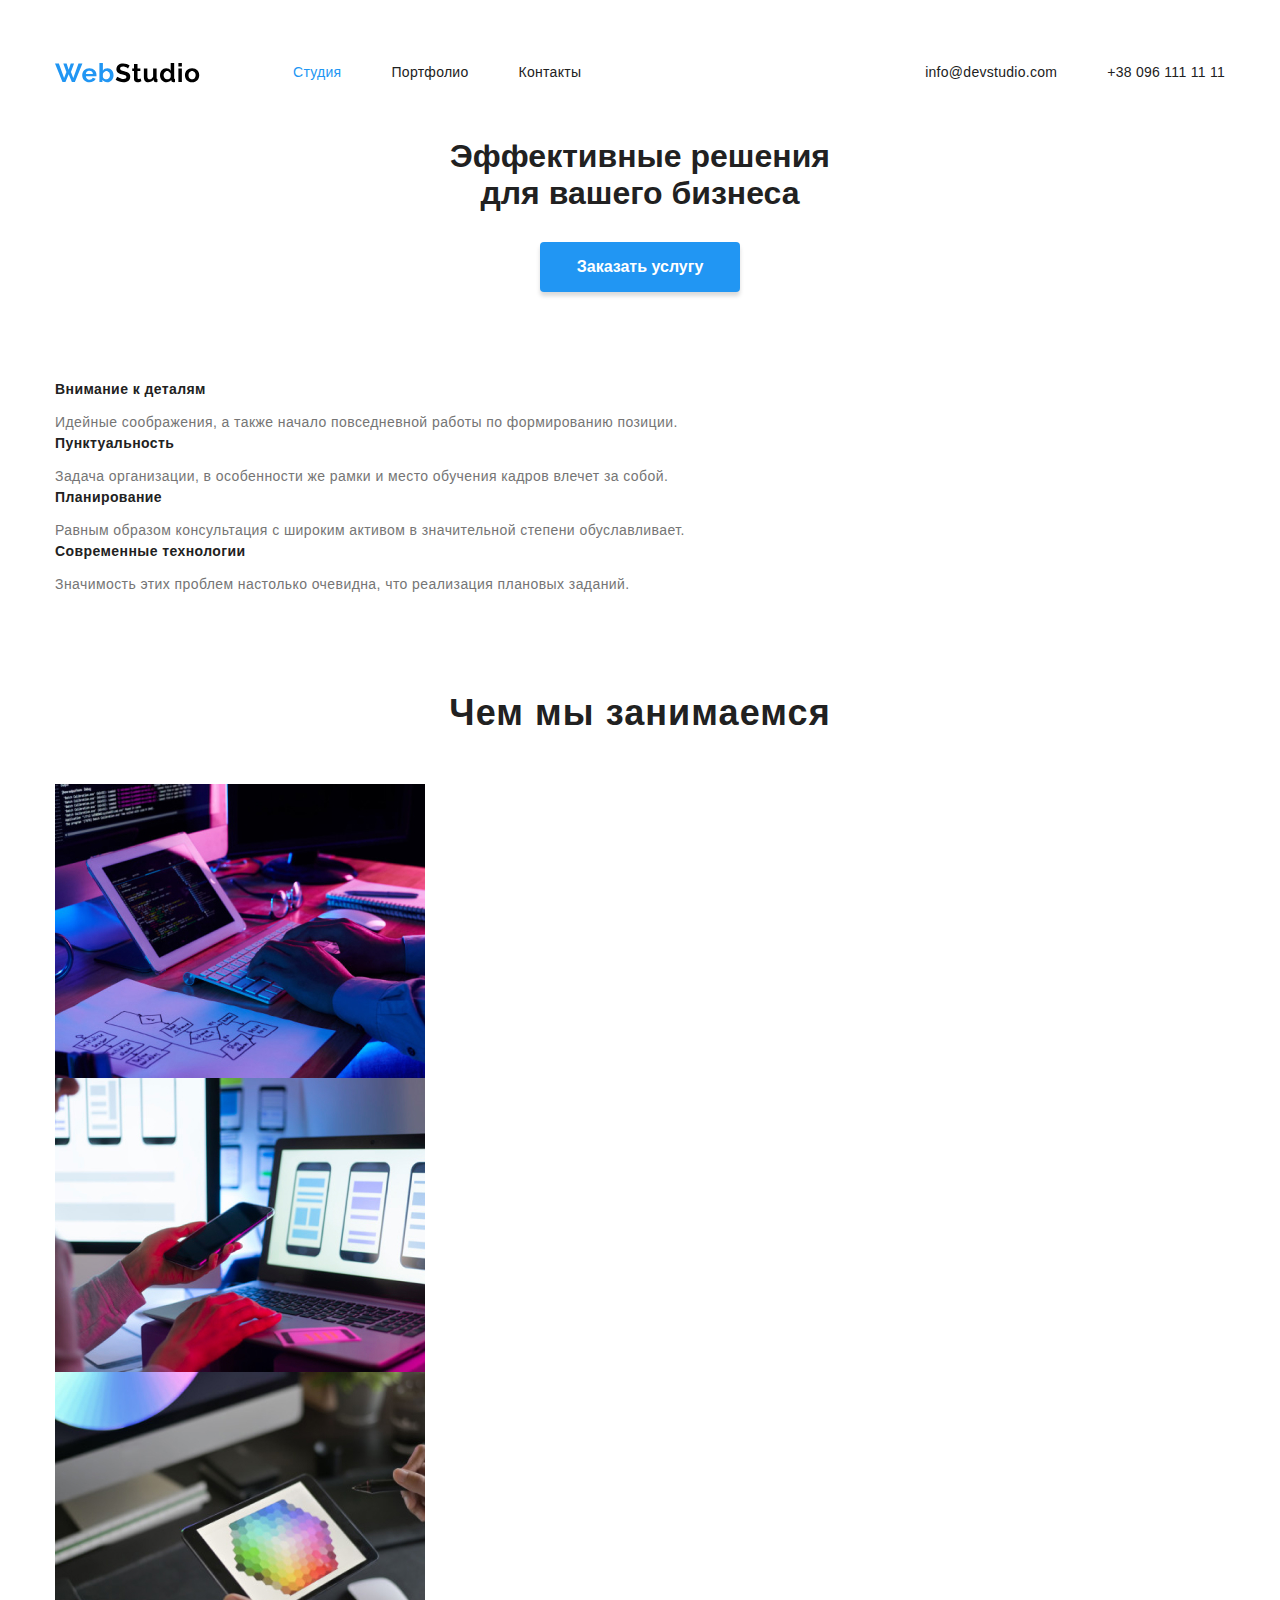
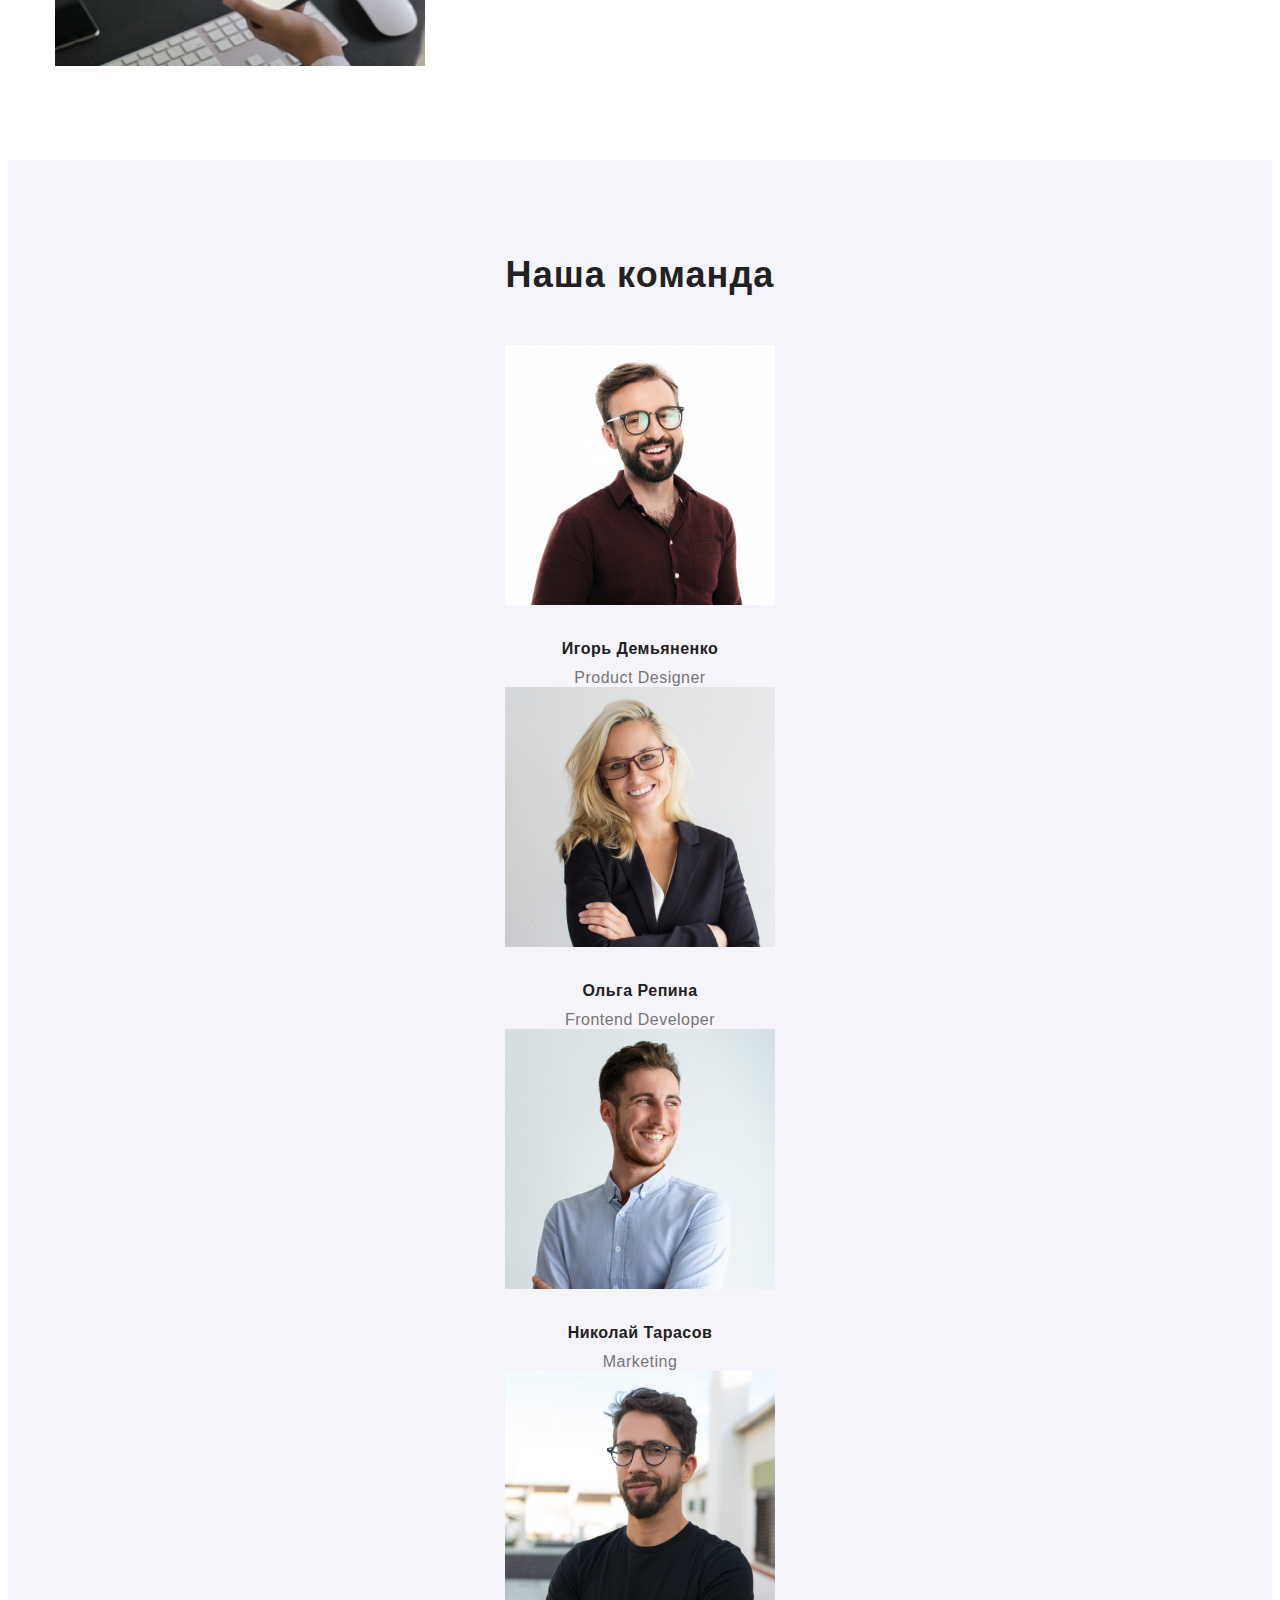
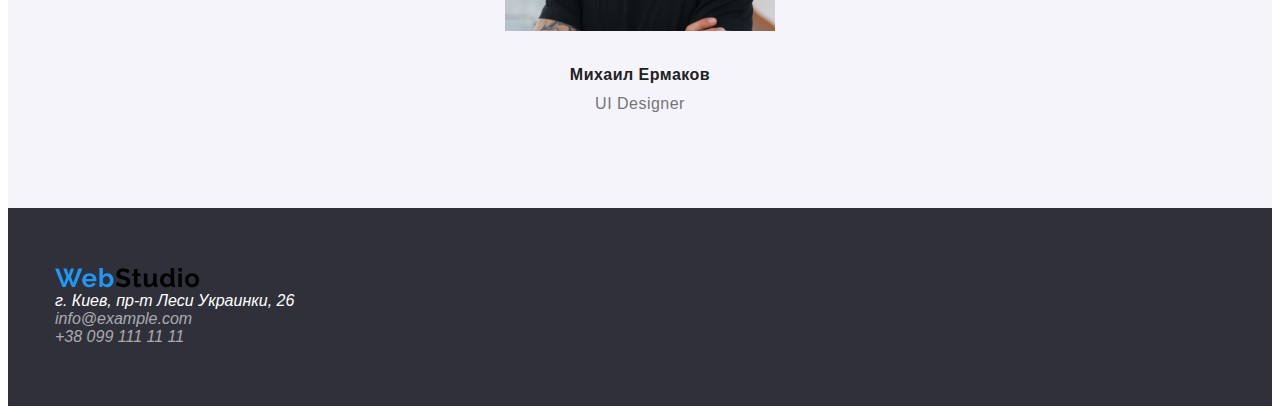
==== commit d929aede: "updated main block and style" ====
--- a/index.html
+++ b/index.html
@@ -11,22 +11,22 @@
         <!-- Header -->
         <header class="header">
             <div class="container">
-                <nav>
-                    <a href="./index.html">
+                <nav class="main-nav">
+                    <a class="site-nav" href="./index.html">
                         <img src="./images/logo.svg" width="145" alt="логотип" />
                     </a>
 
-                    <ul class="site-nav list">
+                    <ul class="site-nav menu list">
                         <li class="item"><a href="./index.html" class="link active">Студия</a></li>
                         <li class="item"><a href="./portfolio.html" class="link">Портфолио</a></li>
                         <li class="item"><a href="" class="link">Контакты</a></li>
                     </ul>
+
+                    <ul class="site-nav contact list">
+                        <li class="item"><a href="" class="link">info@devstudio.com</a></li>
+                        <li class="item"><a href="" class="link">+38 096 111 11 11</a></li>
+                    </ul>
                 </nav>
-
-                <ul class="site-nav contact list">
-                    <li class="item"><a href="" class="link">info@devstudio.com</a></li>
-                    <li class="item"><a href="" class="link">+38 096 111 11 11</a></li>
-                </ul>
             </div>
         </header>
 
@@ -35,7 +35,7 @@
             <!-- основной блок с переходом на заказ услуг -->
             <section class="hero">
                 <div class="container">
-                    <h1 class="title">Эффективные решения для вашего бизнеса</h1>
+                    <h1 class="title">Эффективные решения<br />для вашего бизнеса</h1>
                     <a href="./index.html" class="button active">Заказать услугу</a>
                 </div>
             </section>
--- a/css/style.css
+++ b/css/style.css
@@ -26,6 +26,7 @@
     --color-secondary-grey: rgba(255, 255, 255, 0.6);
     --color-button: rgba(0, 0, 0, 0.15);
     --background-footer: #2f303a;
+    --border-color: #eeeeee;
 }
 
 /* Body */
@@ -62,22 +63,16 @@
 
 /* Container */
 .container {
-    /* display: flex; */
-    /* justify-content: space-between; */
-    /* align-items: center; */
-
     margin-left: auto;
     margin-right: auto;
-    /* margin-bottom: 25px; */
-    /* margin-top: 25px; */
     padding-top: 0;
     padding-bottom: 0;
     padding-left: 15px;
     padding-right: 15px;
 
-    width: 1230px;
-
-    outline: 1px solid blue;
+    width: 1200px;
+
+    /* outline: 1px solid blue; */
 }
 
 /* Button */
@@ -114,7 +109,7 @@
 
 /* Header */
 .header {
-    outline: 1px solid rgb(17, 148, 0);
+    /* outline: 1px solid rgb(17, 148, 0); */
 }
 
 .header > .container {
@@ -124,16 +119,24 @@
 
 /* Navigator */
 .container > nav {
-    outline: 1px solid tomato;
+    /* outline: 1px solid tomato; */
+}
+
+.main-nav {
+    display: flex;
+    align-items: center;
 }
 
 .site-nav {
     display: flex;
-    /* align-items: center; */
 
     margin-left: 0;
     margin-right: 0;
     padding-left: 0;
+}
+
+.site-nav.menu {
+    margin-left: 93px;
 }
 
 .link {
@@ -142,18 +145,21 @@
     font-size: 14px;
     line-height: 1.14;
     letter-spacing: 0.02em;
+    text-decoration: none;
 }
 
 .site-nav > .item:not(:last-child) {
     margin-right: 50px;
 }
 
-.site-nav.contact > .item {
-    margin-right: 30px;
-}
-
 .site-nav .link {
-    color: var(--secondary-text-color);
+    display: block;
+    color: var(--secondary-text-color);
+
+    padding-top: 32px;
+    padding-bottom: 32px;
+
+    /* outline: 1px solid tomato; */
 }
 
 .site-nav .link:hover,
@@ -165,9 +171,13 @@
     color: var(--active-color);
 }
 
+.site-nav.contact {
+    margin-left: auto;
+}
+
 /* MAIN */
 .main {
-    outline: 1px solid teal;
+    /* outline: 1px solid teal; */
 }
 
 .main.page-secondary {
@@ -175,19 +185,12 @@
     padding-bottom: 90px;
 }
 
-/* .main > .container {
-    padding-top: 25px;
-    padding-bottom: 25px;
-} */
-
 /* Hero */
 .hero {
     text-align: center;
     color: var(--secondary-text-color);
 
-    /* margin-bottom: 90px; */
-
-    outline: 1px solid tomato;
+    /* outline: 1px solid tomato; */
 }
 
 .hero .title {
@@ -201,7 +204,7 @@
 
 /* Section */
 .section {
-    outline: 1px solid tomato;
+    /* outline: 1px solid tomato; */
 }
 
 .section .section-title {
@@ -238,7 +241,7 @@
     padding-top: 90px;
     padding-bottom: 94px;
 
-    outline: 1px solid tomato;
+    /* outline: 1px solid tomato; */
 }
 
 .features .title {
@@ -274,8 +277,6 @@
 }
 
 .button.filter {
-    min-width: 73px;
-
     background-color: var(--secondary-background-color);
     color: var(--secondary-text-color);
 
@@ -283,6 +284,8 @@
     font-size: 16px;
     line-height: 1.63;
     letter-spacing: 0.03em;
+
+    min-width: 73px;
 
     padding: 6px 22px;
 }
@@ -301,6 +304,13 @@
 }
 
 /* Portfolio */
+.portfolio.list {
+    display: flex;
+    flex-wrap: wrap;
+
+    /* outline: 1px solid tomato; */
+}
+
 .portfolio-title {
     color: var(--secondary-text-color);
 
@@ -316,6 +326,7 @@
 
 .portfolio-description {
     display: inline-block;
+
     font-weight: 400;
     font-size: 16px;
     line-height: 1.87;
@@ -325,21 +336,34 @@
     margin-right: 24px;
 }
 
-.portfolio img {
+.portfolio .img-item {
     margin-bottom: 20px;
 }
 
-.portfolio.list > .item {
-    padding-bottom: 20px;
+.portfolio > .item {
+    border: 1px solid var(--border-color);
+
+    width: calc((100% - 60px) / 3);
+    height: 404px;
+
+    /* background-color: tomato; */
+}
+
+.portfolio > .item:not(:nth-child(3n)) {
+    margin-right: 30px;
+}
+
+.portfolio > .item:not(:nth-last-child(-n + 3)) {
+    margin-bottom: 30px;
 }
 
 /* Commands */
 .command {
+    text-align: center;
+    background-color: var(--secondary-background-color);
+
     padding-top: 94px;
     padding-bottom: 94px;
-
-    text-align: center;
-    background-color: var(--secondary-background-color);
 }
 
 .command .image {
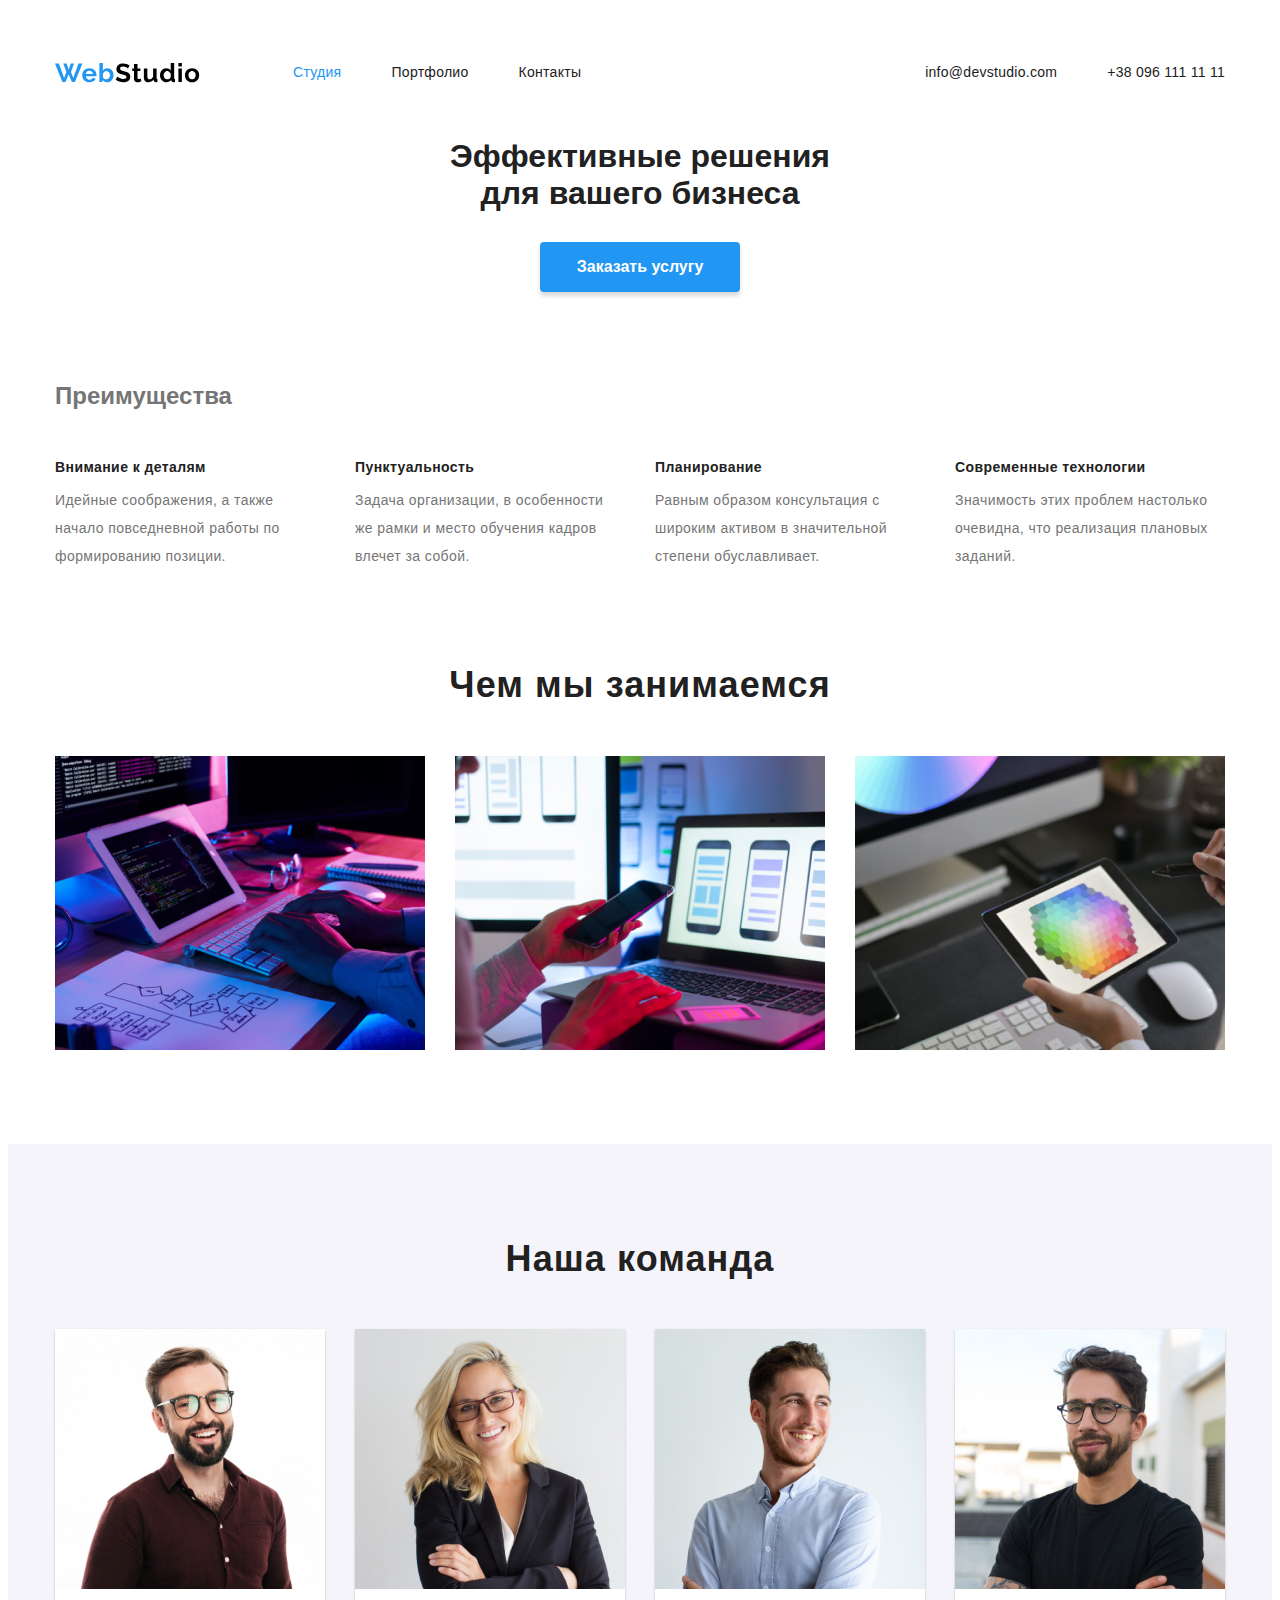
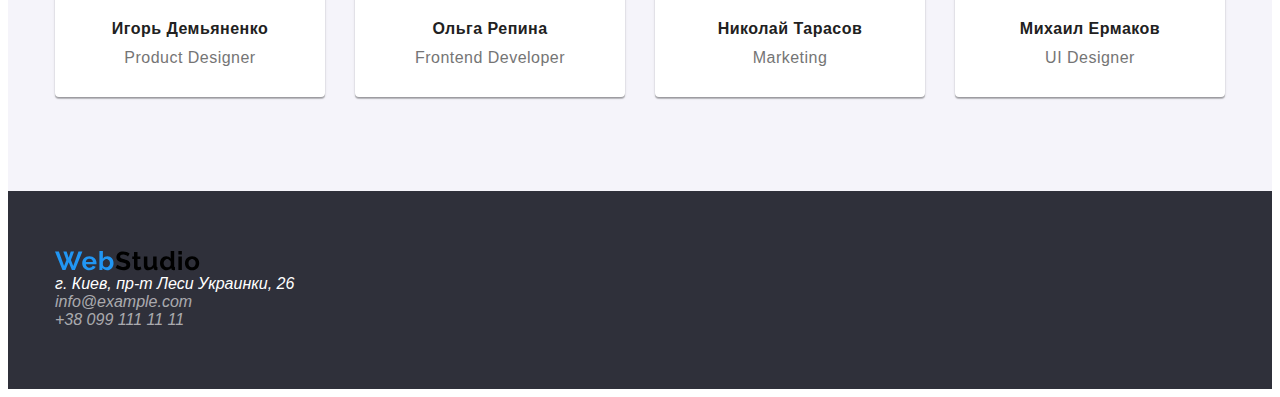
==== commit f5b14caa: "added flex for our commands" ====
--- a/index.html
+++ b/index.html
@@ -43,27 +43,28 @@
             <!-- Преимущества -->
             <section class="features">
                 <div class="container">
-                    <ul class="list">
-                        <li>
-                            <h2 class="title">Внимание к деталям</h2>
+                    <h2 class="section-title">Преимущества</h2>
+                    <ul class="features-list list">
+                        <li class="item">
+                            <h3 class="title">Внимание к деталям</h3>
                             <p class="description">
                                 Идейные соображения, а также начало повседневной работы по формированию позиции.
                             </p>
                         </li>
-                        <li>
-                            <h2 class="title">Пунктуальность</h2>
+                        <li class="item">
+                            <h3 class="title">Пунктуальность</h3>
                             <p class="description">
                                 Задача организации, в особенности же рамки и место обучения кадров влечет за собой.
                             </p>
                         </li>
-                        <li>
-                            <h2 class="title">Планирование</h2>
+                        <li class="item">
+                            <h3 class="title">Планирование</h3>
                             <p class="description">
                                 Равным образом консультация с широким активом в значительной степени обуславливает.
                             </p>
                         </li>
-                        <li>
-                            <h2 class="title">Современные технологии</h2>
+                        <li class="item">
+                            <h3 class="title">Современные технологии</h3>
                             <p class="description">
                                 Значимость этих проблем настолько очевидна, что реализация плановых заданий.
                             </p>
@@ -76,14 +77,14 @@
             <section class="section we-doing">
                 <div class="container">
                     <h2 class="section-title">Чем мы занимаемся</h2>
-                    <ul class="list">
-                        <li>
+                    <ul class="we-doing-list list">
+                        <li class="item">
                             <img class="image" src="./images/work_1.jpg" width="370" alt="пример работы 1" />
                         </li>
-                        <li>
+                        <li class="item">
                             <img class="image" src="./images/work_2.jpg" width="370" alt="пример работы 2" />
                         </li>
-                        <li>
+                        <li class="item">
                             <img class="image" src="./images/work_3.jpg" width="370" alt="пример работы 3" />
                         </li>
                     </ul>
@@ -94,23 +95,23 @@
             <section class="section command">
                 <div class="container">
                     <h2 class="section-title">Наша команда</h2>
-                    <ul class="list">
-                        <li>
+                    <ul class="command-list list">
+                        <li class="item">
                             <img class="image" src="./images/designer.jpg" width="270" alt="Игорь Демьяненко" />
                             <p class="text primary">Игорь Демьяненко</p>
                             <p class="text secondary">Product Designer</p>
                         </li>
-                        <li>
+                        <li class="item">
                             <img class="image" src="./images/developer.jpg" width="270" alt="Ольга Репина" />
                             <p class="text primary">Ольга Репина</p>
                             <p class="text secondary">Frontend Developer</p>
                         </li>
-                        <li>
+                        <li class="item">
                             <img class="image" src="./images/marketing.jpg" width="270" alt="Николай Тарасов" />
                             <p class="text primary">Николай Тарасов</p>
                             <p class="text secondary">Marketing</p>
                         </li>
-                        <li>
+                        <li class="item">
                             <img class="image" src="./images/ui_designer.jpg" width="270" alt="Михаил Ермаков" />
                             <p class="text primary">Михаил Ермаков</p>
                             <p class="text secondary">UI Designer</p>
--- a/css/style.css
+++ b/css/style.css
@@ -108,9 +108,9 @@
 }
 
 /* Header */
-.header {
-    /* outline: 1px solid rgb(17, 148, 0); */
-}
+/* .header {
+    outline: 1px solid rgb(17, 148, 0);
+} */
 
 .header > .container {
     padding-top: 25px;
@@ -118,9 +118,9 @@
 }
 
 /* Navigator */
-.container > nav {
-    /* outline: 1px solid tomato; */
-}
+/* .container > nav {
+    outline: 1px solid tomato;
+} */
 
 .main-nav {
     display: flex;
@@ -176,9 +176,9 @@
 }
 
 /* MAIN */
-.main {
-    /* outline: 1px solid teal; */
-}
+/* .main {
+    outline: 1px solid teal;
+} */
 
 .main.page-secondary {
     padding-top: 90px;
@@ -244,7 +244,19 @@
     /* outline: 1px solid tomato; */
 }
 
-.features .title {
+.features-list {
+    display: flex;
+}
+
+.features-list > .item {
+    width: calc((100% - 90px) / 4);
+}
+
+.features-list > .item:not(:last-child) {
+    margin-right: 30px;
+}
+
+.features-list .title {
     color: var(--secondary-text-color);
 
     font-weight: 700;
@@ -255,7 +267,7 @@
     margin-bottom: 10px;
 }
 
-.features .description {
+.features-list .description {
     color: var(--primary-text-color);
 
     font-weight: 400;
@@ -267,6 +279,18 @@
 /* What are we doing */
 .section.we-doing {
     padding-bottom: 94px;
+}
+
+.we-doing-list {
+    display: flex;
+}
+
+.we-doing-list > .item {
+    width: calc((100% - 60px) / 3);
+}
+
+.we-doing-list > .item:not(:last-child) {
+    margin-right: 30px;
 }
 
 /* Filters */
@@ -375,6 +399,29 @@
     margin-bottom: 10px;
 }
 
+.command-list {
+    display: flex;
+}
+
+.command-list > .item {
+    width: calc((100% - 90px) / 4);
+    height: 368px;
+
+    background: #ffffff;
+    box-shadow: 0px 1px 3px rgba(0, 0, 0, 0.12), 0px 1px 1px rgba(0, 0, 0, 0.14), 0px 2px 1px rgba(0, 0, 0, 0.2);
+    border-radius: 0px 0px 4px 4px;
+}
+
+.command-list > .item:not(:last-child) {
+    margin-right: 30px;
+}
+
+.command-list .image {
+    display: block;
+    padding-left: 0px;
+    padding-right: 0px;
+}
+
 /* Footer */
 .footer {
     background-color: var(--background-footer);
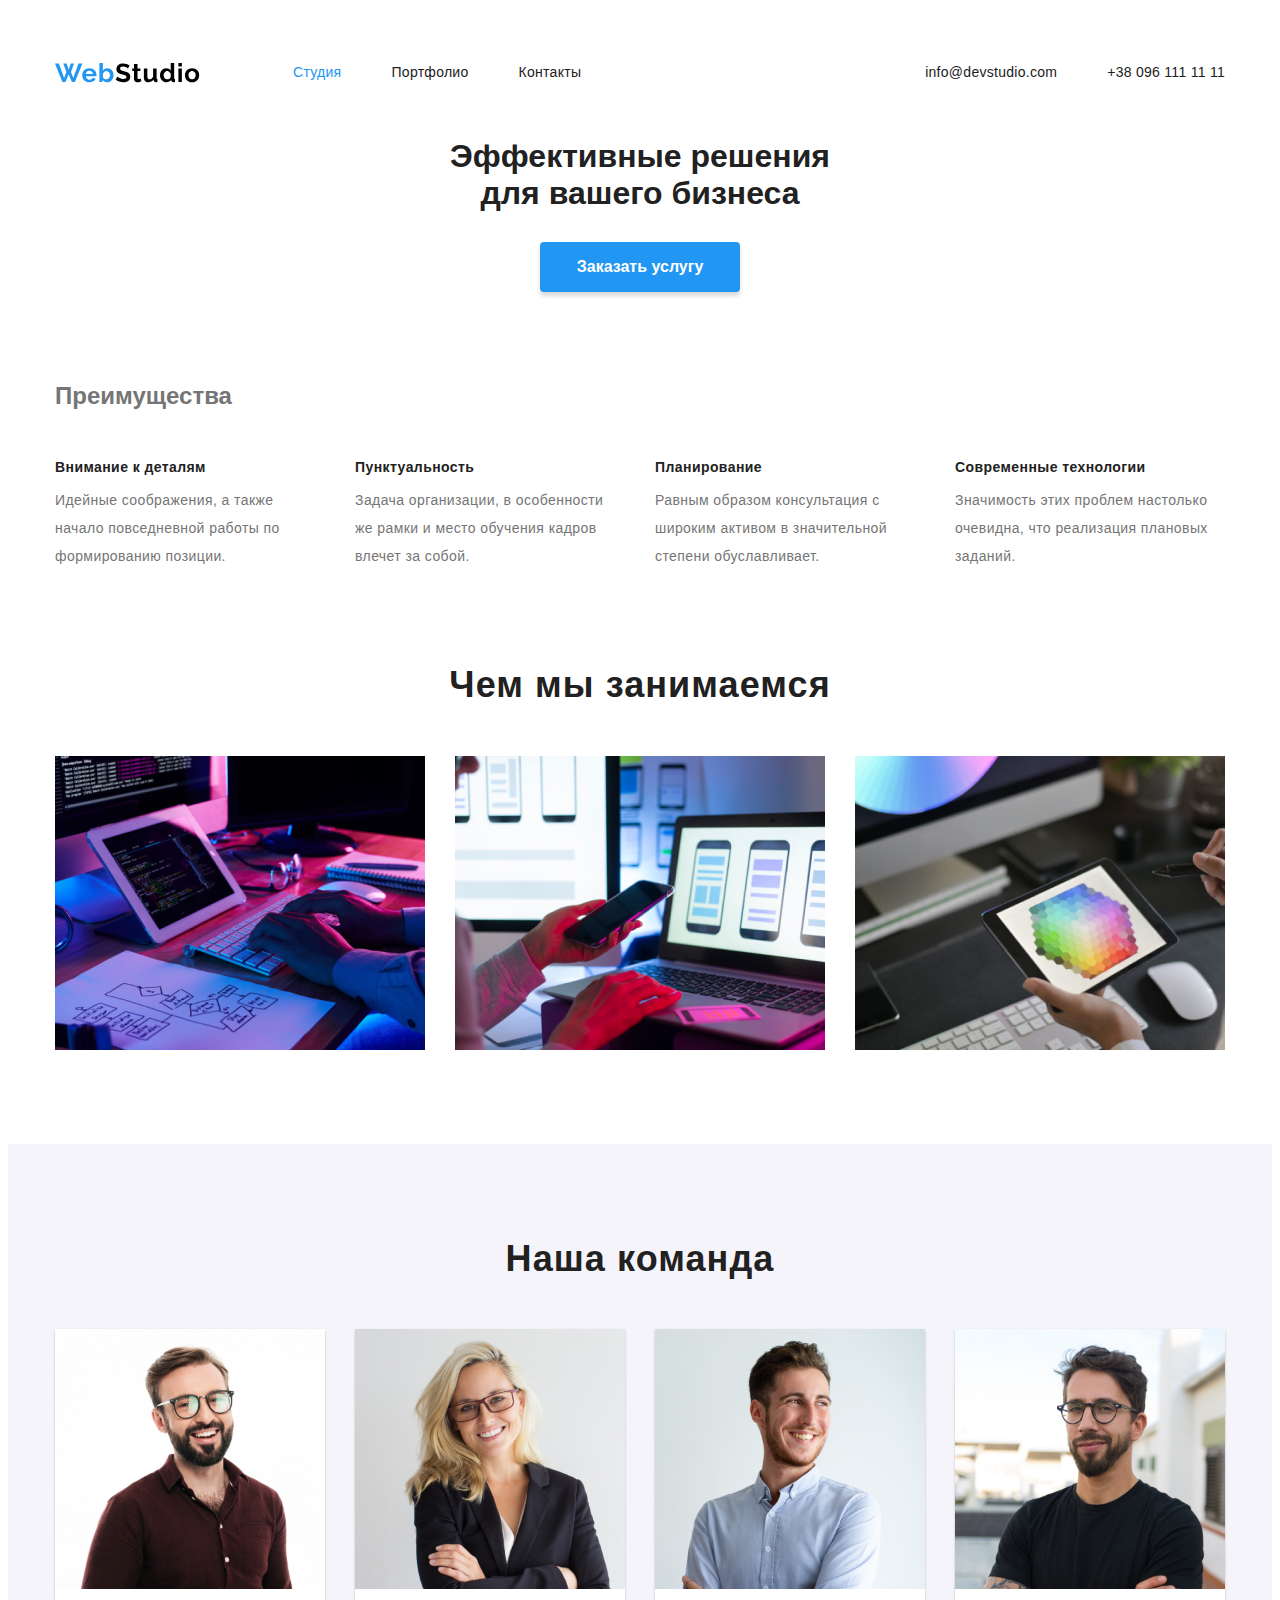
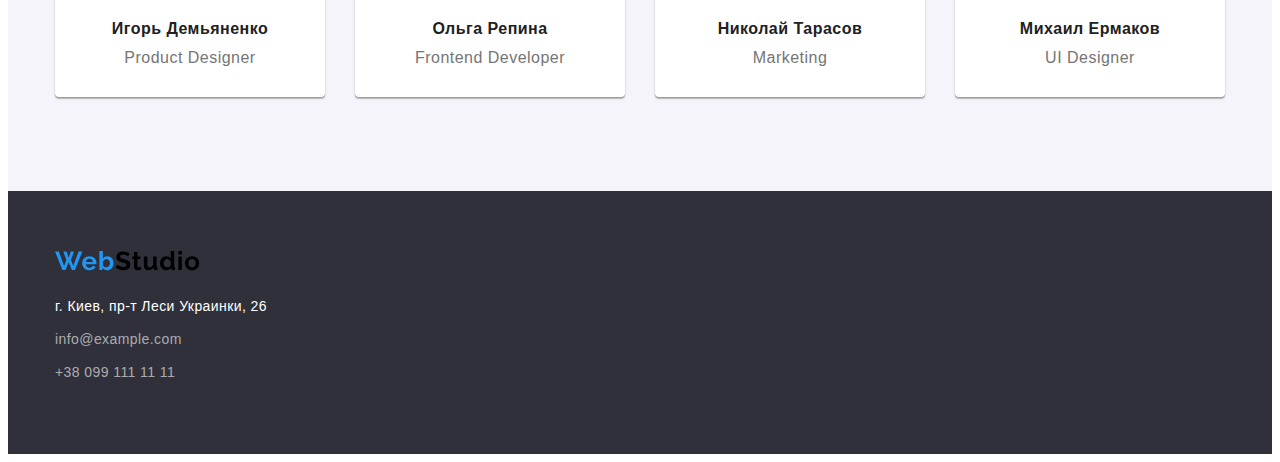
==== commit a45fca2c: "added gometry for footer" ====
--- a/index.html
+++ b/index.html
@@ -125,13 +125,13 @@
         <!-- Координаты и как связаться -->
         <footer class="footer">
             <div class="container">
-                <a href="/">
+                <a class="logo" href="/">
                     <img src="./images/logo.svg" width="145" alt="логотип" />
                 </a>
                 <address class="footer-address">
-                    <p class="address">г. Киев, пр-т Леси Украинки, 26</p>
-                    <p class="contact-us">info@example.com</p>
-                    <p class="contact-us">+38 099 111 11 11</p>
+                    <p class="item address">г. Киев, пр-т Леси Украинки, 26</p>
+                    <p class="item contact-us">info@example.com</p>
+                    <p class="item contact-us">+38 099 111 11 11</p>
                 </address>
             </div>
         </footer>
--- a/css/style.css
+++ b/css/style.css
@@ -432,15 +432,46 @@
     padding-bottom: 60px;
 }
 
-.footer-address p {
+/* .footer-address p {
     margin-top: 0;
     margin-bottom: 0;
-}
+} */
 
 .footer .address {
     color: var(--color-white);
+
+    font-style: normal;
+    font-weight: 400;
+    font-size: 14px;
+    line-height: 1.71;
+    letter-spacing: 0.03em;
+
+    margin-top: 0px;
+    margin-bottom: 9px;
 }
 
 .footer .contact-us {
     color: var(--color-secondary-grey);
-}
+
+    font-style: normal;
+    font-weight: 400;
+    font-size: 14px;
+    line-height: 1.71;
+    letter-spacing: 0.03em;
+
+    margin-top: 0px;
+    margin-bottom: 0px;
+}
+
+.footer .contact-us:not(:last-child) {
+    margin-bottom: 9px;
+}
+
+.footer .logo {
+    display: inline-block;
+    margin-bottom: 20px;
+}
+
+.footer-address > .item {
+    margin-bottom: 9px;
+}
